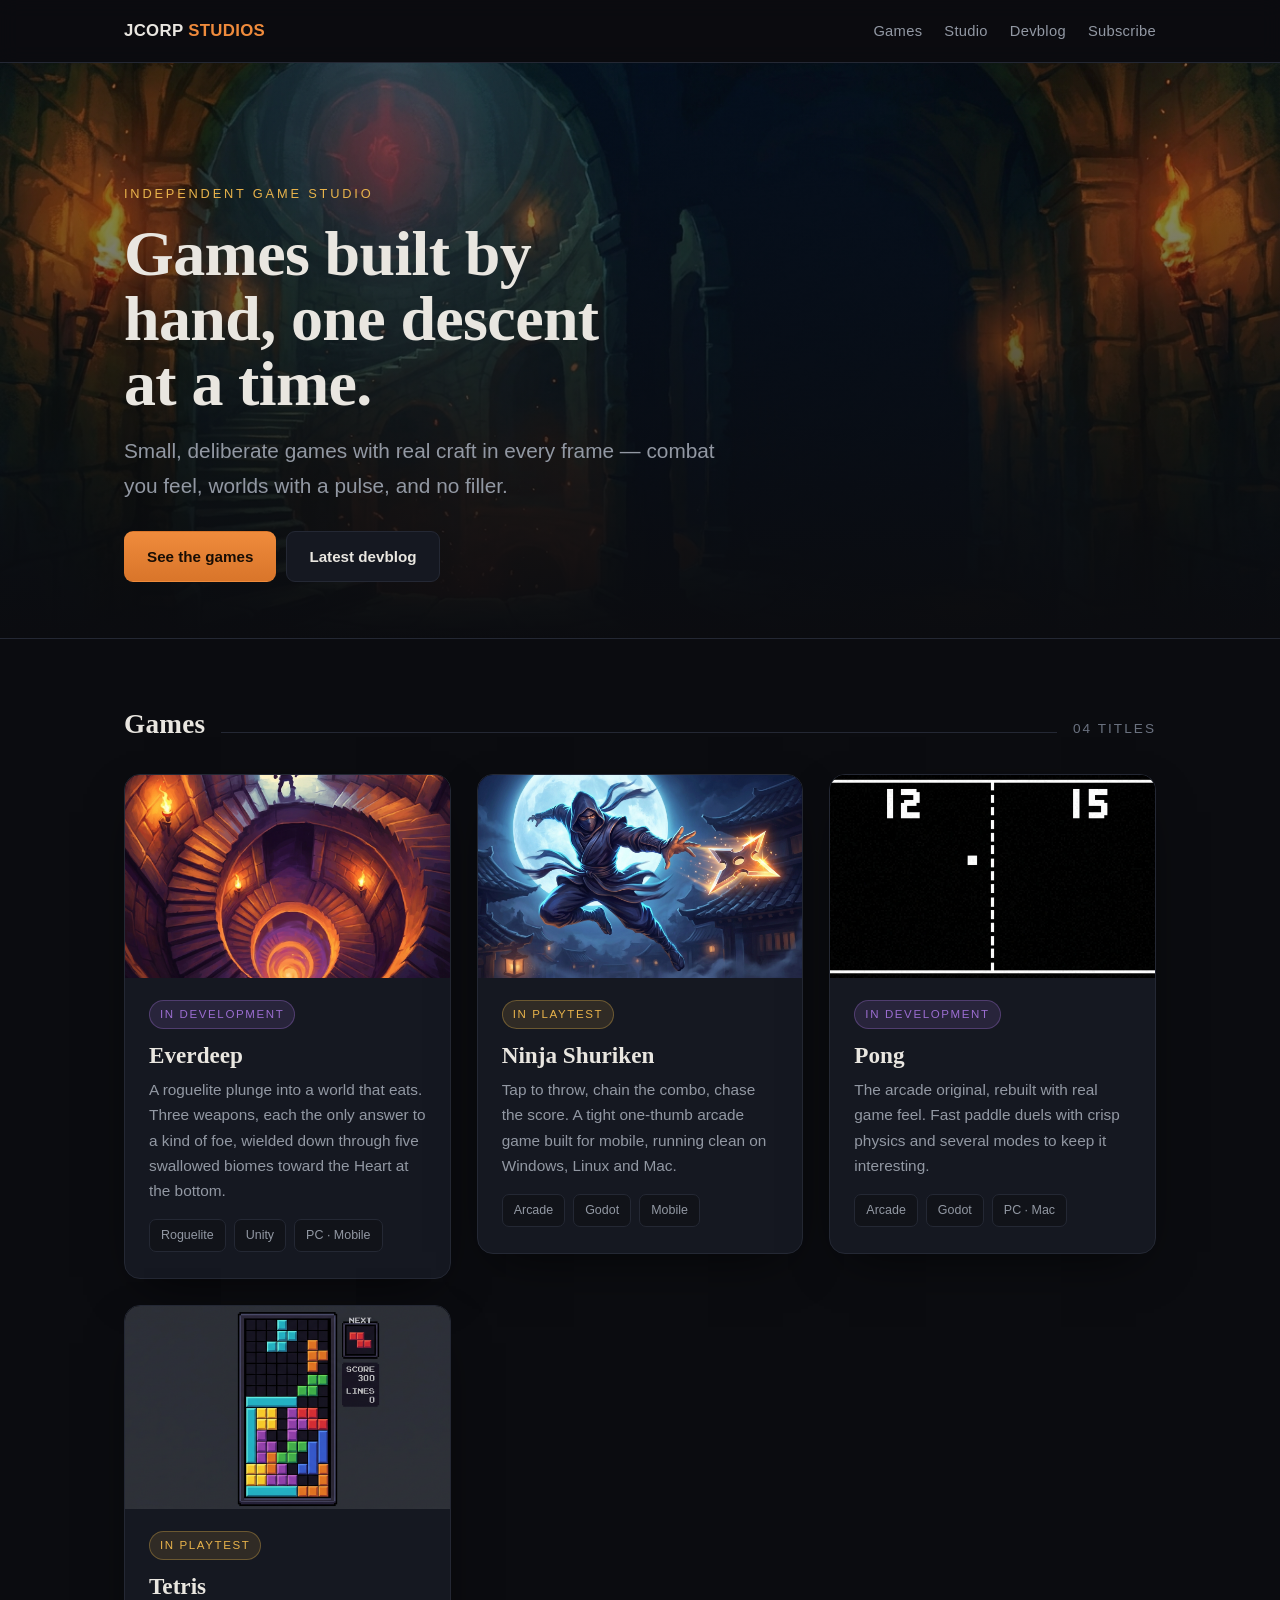
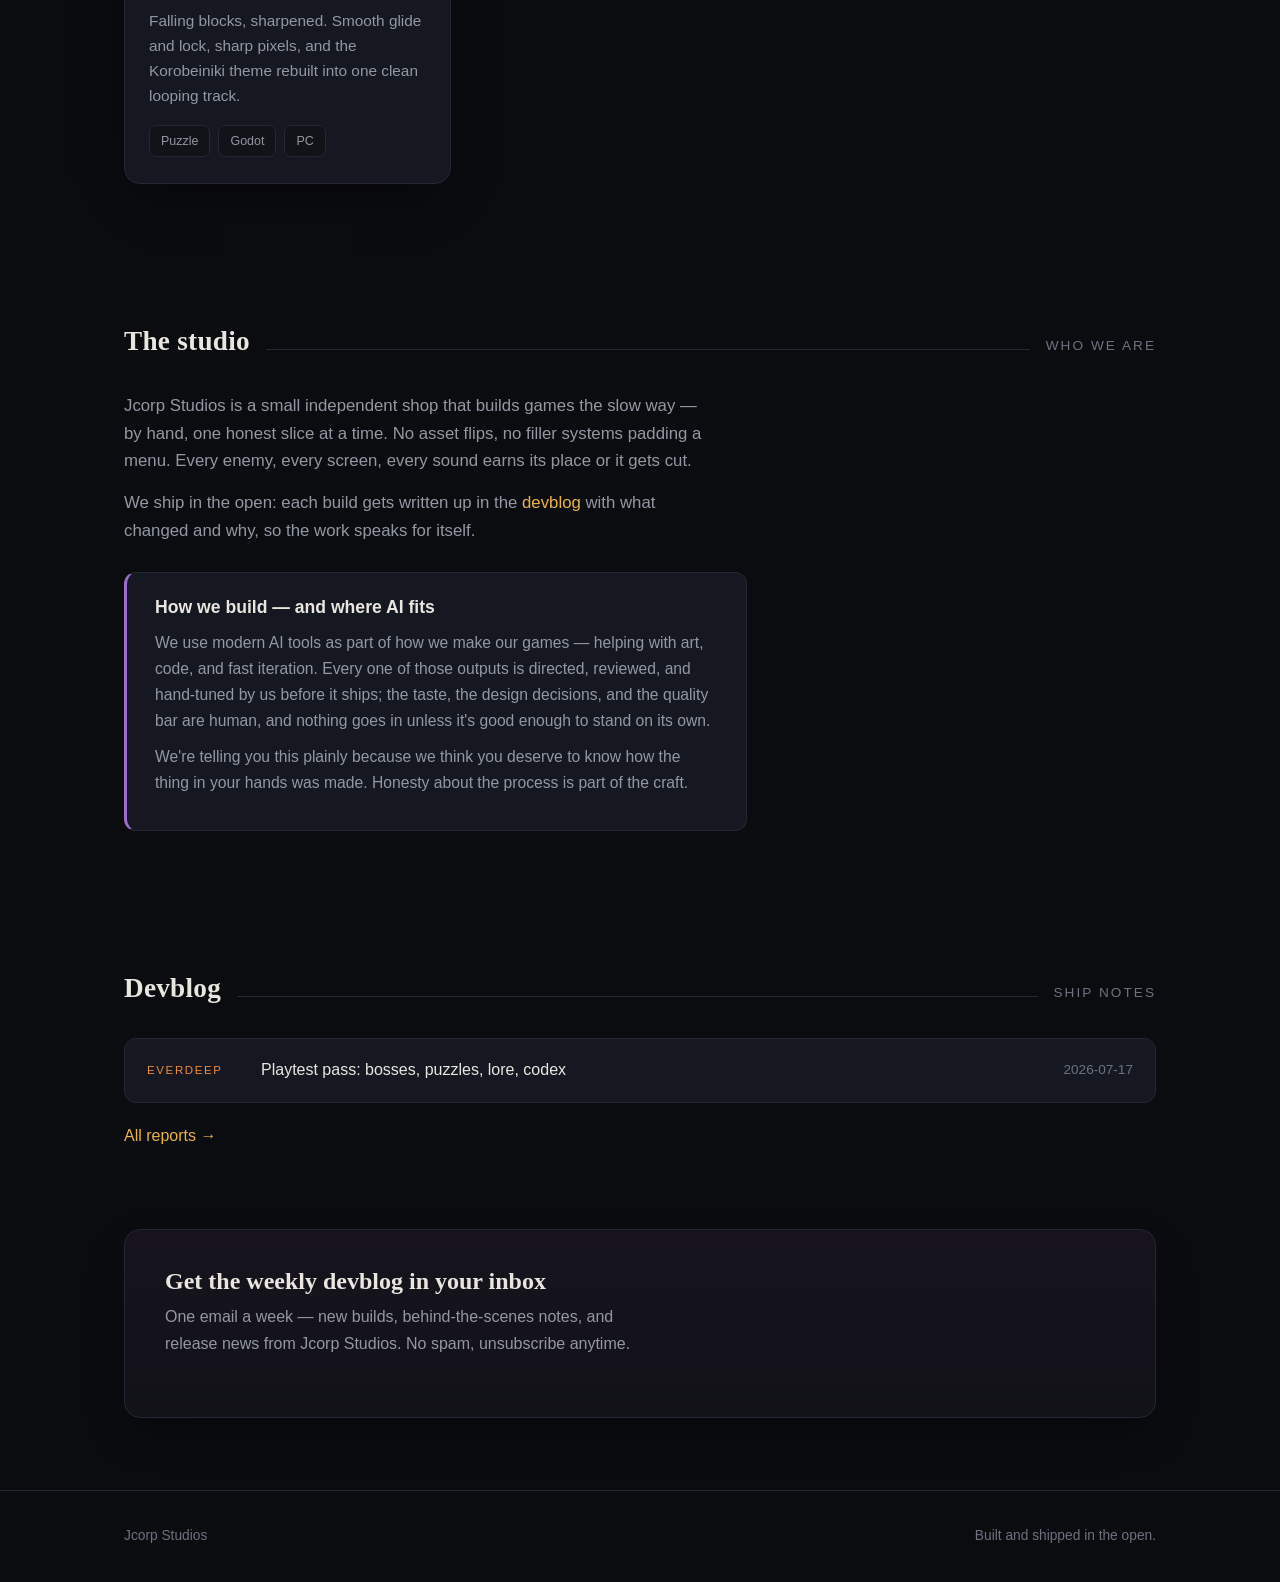
==== index.html @ c4df6007 "Pong + Tetris: honest flat 2D representative art (cards, heros, leads, OG/JSON-LD)" ====
<!doctype html><html lang="en"><head>
<meta charset="utf-8">
<meta name="viewport" content="width=device-width,initial-scale=1">
<title>Jcorp Studios — handcrafted games</title>
<meta name="description" content="Jcorp Studios builds handcrafted games. Everdeep, a roguelite descent, and Ninja Shuriken.">
<meta property="og:type" content="website">
<meta property="og:title" content="Jcorp Studios — handcrafted games">
<meta property="og:description" content="A small independent studio. Everdeep, a roguelite descent, and Ninja Shuriken.">
<meta property="og:image" content="https://jcorpstudios.com/assets/everdeep-key.png">
<meta property="og:url" content="https://jcorpstudios.com/">
<meta name="twitter:card" content="summary_large_image">
<link rel="canonical" href="https://jcorpstudios.com/">
<link rel="icon" href="assets/everdeep-key.png">
<script type="application/ld+json">
{
  "@context": "https://schema.org",
  "@type": "Organization",
  "name": "Jcorp Studios",
  "url": "https://jcorpstudios.com/",
  "logo": "https://jcorpstudios.com/assets/everdeep-key.png",
  "description": "Independent game studio building handcrafted games. Transparent about AI use in development.",
  "email": "gary@leewyattcorp.com",
  "makesOffer": [
    {"@type": "VideoGame", "name": "Everdeep", "url": "https://jcorpstudios.com/games/everdeep/", "genre": "Roguelite", "gamePlatform": ["PC","Mobile"], "applicationCategory": "Game"},
    {"@type": "VideoGame", "name": "Ninja Shuriken", "url": "https://jcorpstudios.com/games/ninja-shuriken/", "genre": "Arcade", "gamePlatform": ["Mobile","PC"], "applicationCategory": "Game"},
    {"@type": "VideoGame", "name": "Pong", "url": "https://jcorpstudios.com/games/pong/", "genre": "Arcade", "gamePlatform": ["PC","macOS"], "applicationCategory": "Game"},
    {"@type": "VideoGame", "name": "Tetris", "url": "https://jcorpstudios.com/games/tetris/", "genre": "Puzzle", "gamePlatform": ["PC"], "applicationCategory": "Game"}
  ]
}
</script>
<link rel="stylesheet" href="style.css">
</head><body>

<nav class="nav"><div class="wrap">
  <span class="brand">JCORP <b>STUDIOS</b></span>
  <span class="sp"></span>
  <a class="lnk" href="#games">Games</a>
  <a class="lnk" href="#about">Studio</a>
  <a class="lnk" href="reports/">Devblog</a>
  <a class="lnk" href="#subscribe">Subscribe</a>
</div></nav>

<header class="hero">
  <div class="bg" style="background-image:url('assets/everdeep-title.png')"></div>
  <div class="veil"></div>
  <div class="inner">
    <div class="eyebrow">Independent game studio</div>
    <h1>Games built by hand, one descent at a time.</h1>
    <p>Small, deliberate games with real craft in every frame — combat you feel, worlds with a pulse, and no filler.</p>
    <div class="cta">
      <a class="btn p" href="#games">See the games</a>
      <a class="btn g" href="reports/">Latest devblog</a>
    </div>
  </div>
</header>

<main class="wrap">

<section id="games">
  <div class="sec-h"><h2>Games</h2><span class="r"></span><span class="n">04 TITLES</span></div>
  <div class="games">

    <a class="card-link" href="games/everdeep/"><article class="game">
      <div class="art key" style="background-image:url('assets/everdeep-key.png')"></div>
      <div class="body">
        <span class="tag dev">In development</span>
        <h3>Everdeep</h3>
        <p>A roguelite plunge into a world that eats. Three weapons, each the only answer to a kind of foe, wielded down through five swallowed biomes toward the Heart at the bottom.</p>
        <div class="meta">
          <span class="pill">Roguelite</span>
          <span class="pill">Unity</span>
          <span class="pill">PC · Mobile</span>
        </div>
      </div>
    </article></a>

    <a class="card-link" href="games/ninja-shuriken/"><article class="game">
      <div class="art key" style="background-image:url('assets/ninja-key.png')"></div>
      <div class="body">
        <span class="tag test">In playtest</span>
        <h3>Ninja Shuriken</h3>
        <p>Tap to throw, chain the combo, chase the score. A tight one-thumb arcade game built for mobile, running clean on Windows, Linux and Mac.</p>
        <div class="meta">
          <span class="pill">Arcade</span>
          <span class="pill">Godot</span>
          <span class="pill">Mobile</span>
        </div>
      </div>
    </article></a>

    <a class="card-link" href="games/pong/"><article class="game">
      <div class="art key" style="background-image:url('assets/pong.png')"></div>
      <div class="body">
        <span class="tag dev">In development</span>
        <h3>Pong</h3>
        <p>The arcade original, rebuilt with real game feel. Fast paddle duels with crisp physics and several modes to keep it interesting.</p>
        <div class="meta">
          <span class="pill">Arcade</span>
          <span class="pill">Godot</span>
          <span class="pill">PC · Mac</span>
        </div>
      </div>
    </article></a>

    <a class="card-link" href="games/tetris/"><article class="game">
      <div class="art key" style="background-image:url('assets/tetris.png')"></div>
      <div class="body">
        <span class="tag test">In playtest</span>
        <h3>Tetris</h3>
        <p>Falling blocks, sharpened. Smooth glide and lock, sharp pixels, and the Korobeiniki theme rebuilt into one clean looping track.</p>
        <div class="meta">
          <span class="pill">Puzzle</span>
          <span class="pill">Godot</span>
          <span class="pill">PC</span>
        </div>
      </div>
    </article></a>

  </div>
</section>

<section id="about">
  <div class="sec-h"><h2>The studio</h2><span class="r"></span><span class="n">WHO WE ARE</span></div>
  <div class="about">
    <p>Jcorp Studios is a small independent shop that builds games the slow way — by hand, one honest slice at a time. No asset flips, no filler systems padding a menu. Every enemy, every screen, every sound earns its place or it gets cut.</p>
    <p>We ship in the open: each build gets written up in the <a href="reports/">devblog</a> with what changed and why, so the work speaks for itself.</p>
  </div>

  <div class="ainote">
    <h3>How we build — and where AI fits</h3>
    <p>We use modern AI tools as part of how we make our games — helping with art, code, and fast iteration. Every one of those outputs is directed, reviewed, and hand-tuned by us before it ships; the taste, the design decisions, and the quality bar are human, and nothing goes in unless it's good enough to stand on its own.</p>
    <p>We're telling you this plainly because we think you deserve to know how the thing in your hands was made. Honesty about the process is part of the craft.</p>
  </div>
</section>

<section id="devblog">
  <div class="sec-h"><h2>Devblog</h2><span class="r"></span><span class="n">SHIP NOTES</span></div>
  <div class="log" id="loglist">
<a class="row" href="reports/everdeep/2026-07-17-playtest-pass-bosses-puzzles-lore-codex/"><span class="proj">everdeep</span><span class="ti">Playtest pass: bosses, puzzles, lore, codex</span><span class="dt">2026-07-17</span></a>
</div>
  <p style="margin-top:20px"><a href="reports/">All reports &rarr;</a></p>
</section>

<section id="subscribe">
  <div class="subcard">
    <h2>Get the weekly devblog in your inbox</h2>
    <p>One email a week — new builds, behind-the-scenes notes, and release news from Jcorp Studios. No spam, unsubscribe anytime.</p>
    <div class="ml-embedded" data-form="0UlJ85"></div>
  </div>
</section>

</main>

<!-- MailerLite Universal -->
<script>
  (function(w,d,e,u,f,l,n){w[f]=w[f]||function(){(w[f].q=w[f].q||[])
  .push(arguments);},l=d.createElement(e),l.async=1,l.src=u,
  n=d.getElementsByTagName(e)[0],n.parentNode.insertBefore(l,n);})
  (window,document,'script','https://assets.mailerlite.com/js/universal.js','ml');
  ml('account', '2516508');
</script>
<!-- End MailerLite Universal -->

<footer><div class="wrap">
  <span>Jcorp Studios</span>
  <span class="sp"></span>
  <span>Built and shipped in the open.</span>
</div></footer>

</body></html>
---- style.css ----
/* Jcorp Studios — site design system.
   Palette pulled from Everdeep key art: torch ember, torch gold, abyss violet,
   heart red, deep stone. Dark, warm, crafted. */
:root{
  --bg:#0b0c10; --bg2:#111319; --panel:#151821; --line:#242834;
  --ink:#e9e6e0; --mut:#9298a3; --dim:#6b7280;
  --ember:#ef8b3c; --gold:#e8b34b; --violet:#9b6dd0; --heart:#e0555c;
  --maxw:1080px;
  --sans:-apple-system,"Segoe UI",Roboto,Helvetica,Arial,sans-serif;
  --disp:"Iowan Old Style","Palatino Linotype",Georgia,"Times New Roman",serif;
  --shadow:0 18px 50px -20px rgba(0,0,0,.75);
}
*{box-sizing:border-box;margin:0;padding:0}
html{scroll-behavior:smooth}
body{background:var(--bg);color:var(--ink);font:16px/1.65 var(--sans);
  -webkit-font-smoothing:antialiased;text-rendering:optimizeLegibility}
img{max-width:100%;display:block}
a{color:var(--gold);text-decoration:none}
a:hover{color:#f4c76a}
.wrap{max-width:var(--maxw);margin:0 auto;padding:0 24px}

/* top nav */
.nav{position:sticky;top:0;z-index:20;background:rgba(11,12,16,.82);
  backdrop-filter:blur(10px);border-bottom:1px solid var(--line)}
.nav .wrap{display:flex;align-items:center;gap:22px;height:62px}
.brand{font:600 1.05rem/1 var(--sans);letter-spacing:.02em;color:var(--ink)}
.brand b{color:var(--ember)}
.nav .sp{flex:1}
.nav a.lnk{color:var(--mut);font-size:.92rem;letter-spacing:.02em}
.nav a.lnk:hover{color:var(--ink)}

/* hero */
.hero{position:relative;min-height:clamp(420px,64vh,620px);
  display:flex;align-items:flex-end;overflow:hidden;border-bottom:1px solid var(--line)}
.hero .bg{position:absolute;inset:0;background-size:cover;background-position:center;
  filter:saturate(1.05)}
.hero .veil{position:absolute;inset:0;
  background:linear-gradient(180deg,rgba(11,12,16,.35) 0%,rgba(11,12,16,.72) 62%,var(--bg) 100%)}
.hero .inner{position:relative;padding:0 24px 56px;max-width:var(--maxw);margin:0 auto;width:100%}
.eyebrow{color:var(--gold);font-size:.8rem;letter-spacing:.22em;text-transform:uppercase;margin-bottom:16px}
.hero h1{font:600 clamp(2.4rem,6vw,4rem)/1.02 var(--disp);letter-spacing:-.01em;max-width:15ch}
.hero p{color:var(--mut);font-size:clamp(1.05rem,2.4vw,1.3rem);margin-top:18px;max-width:52ch}
.cta{display:inline-flex;gap:10px;margin-top:28px}
.btn{display:inline-block;padding:12px 22px;border-radius:9px;font-weight:600;font-size:.95rem;
  border:1px solid transparent;transition:transform .12s ease,background .2s}
.btn:hover{transform:translateY(-2px)}
.btn.p{background:linear-gradient(180deg,var(--ember),#d9752a);color:#180d04}
.btn.p:hover{color:#180d04}
.btn.g{border-color:var(--line);color:var(--ink);background:var(--panel)}

/* section */
section{padding:72px 0}
.sec-h{display:flex;align-items:baseline;gap:16px;margin-bottom:34px}
.sec-h h2{font:600 1.7rem/1 var(--disp);letter-spacing:.01em}
.sec-h .r{flex:1;height:1px;background:var(--line)}
.sec-h .n{color:var(--dim);font-size:.85rem;letter-spacing:.15em}

/* game cards */
.games{display:grid;grid-template-columns:repeat(auto-fit,minmax(300px,1fr));gap:26px}
.game{background:var(--panel);border:1px solid var(--line);border-radius:16px;overflow:hidden;
  box-shadow:var(--shadow);transition:transform .16s ease,border-color .2s}
.game:hover{transform:translateY(-4px);border-color:#3a3f4d}
.game .art{aspect-ratio:16/10;background:#000 center/cover no-repeat;position:relative}
.game .art.key{background-size:cover}
.game .body{padding:22px 24px 26px}
.game .tag{display:inline-block;font-size:.72rem;letter-spacing:.14em;text-transform:uppercase;
  padding:4px 10px;border-radius:20px;margin-bottom:14px}
.tag.dev{background:rgba(155,109,208,.15);color:var(--violet);border:1px solid rgba(155,109,208,.35)}
.tag.test{background:rgba(232,179,75,.13);color:var(--gold);border:1px solid rgba(232,179,75,.32)}
.tag.play{background:rgba(96,178,140,.14);color:#63c69a;border:1px solid rgba(96,178,140,.34)}
.game .art.plain{display:flex;align-items:center;justify-content:center}
.game .art.plain span{font:600 1.5rem/1 var(--disp);color:rgba(255,255,255,.28);letter-spacing:.02em}
.game h3{font:600 1.45rem/1.1 var(--disp);margin-bottom:8px}
.game p{color:var(--mut);font-size:.96rem}
.game .meta{margin-top:16px;display:flex;gap:8px;flex-wrap:wrap}
.pill{font-size:.78rem;color:var(--mut);background:var(--bg2);border:1px solid var(--line);
  padding:5px 11px;border-radius:7px}

/* about */
.about{max-width:66ch}
.about p{color:var(--mut);font-size:1.05rem;margin:14px 0}
.about a{color:var(--gold)}
.ainote{margin-top:28px;max-width:70ch;background:var(--panel);border:1px solid var(--line);
  border-left:3px solid var(--violet);border-radius:12px;padding:24px 28px}
.ainote h3{font:600 1.1rem/1.2 var(--sans);color:var(--ink);margin-bottom:12px}
.ainote p{color:var(--mut);font-size:.98rem;margin:10px 0}

/* devblog list */
.log{display:grid;gap:12px}
.log a.row{display:flex;align-items:center;gap:18px;background:var(--panel);border:1px solid var(--line);
  border-radius:12px;padding:18px 22px;transition:border-color .2s,transform .12s}
.log a.row:hover{border-color:#3a3f4d;transform:translateX(3px)}
.log .proj{font-size:.72rem;letter-spacing:.14em;text-transform:uppercase;color:var(--ember);width:96px;flex:none}
.log .ti{color:var(--ink);font-weight:500;flex:1}
.log .dt{color:var(--dim);font-size:.85rem;flex:none}
.empty{color:var(--dim);background:var(--panel);border:1px dashed var(--line);border-radius:12px;padding:28px;text-align:center}

/* report page */
.report{padding-top:44px}
.report .kicker{color:var(--ember);font-size:.78rem;letter-spacing:.16em;text-transform:uppercase}
.report h1{font:600 clamp(1.8rem,4vw,2.6rem)/1.1 var(--disp);margin:12px 0 6px}
.report .sub{color:var(--dim);font-size:.9rem;margin-bottom:30px}
.notes{background:var(--panel);border:1px solid var(--line);border-left:3px solid var(--ember);
  border-radius:12px;padding:24px 28px;margin-bottom:40px}
.notes p{margin:10px 0;color:var(--ink)}
.notes ul{margin:12px 0 12px 4px;list-style:none}
.notes li{position:relative;padding-left:22px;margin:9px 0;color:var(--mut)}
.notes li::before{content:"";position:absolute;left:2px;top:11px;width:6px;height:6px;
  border-radius:50%;background:var(--gold)}
.shots{display:grid;gap:26px}
.shot figure{background:var(--panel);border:1px solid var(--line);border-radius:12px;overflow:hidden}
.shot img{width:100%}
.shot figcaption{color:var(--mut);font-size:.86rem;padding:12px 16px}

/* game detail page */
.game-hero{min-height:clamp(340px,50vh,460px)}
.game-hero.ninja{background:radial-gradient(circle at 50% 30%,#1a1e29,#0b0c10)}
.game-hero .inner{padding-bottom:44px}
.game-hero .tag{margin-bottom:14px}
.ninja-badge{width:84px;height:84px;border-radius:20px;margin-bottom:18px;
  box-shadow:0 12px 30px -8px rgba(0,0,0,.7)}
.gamepage section{padding:56px 0}
.lead{display:grid;grid-template-columns:1.2fr .8fr;gap:44px;align-items:center;
  border-bottom:1px solid var(--line)}
.lead.solo{grid-template-columns:1fr;max-width:70ch}
.lead-txt h2{font:600 1.6rem/1.1 var(--disp);margin-bottom:16px}
.lead-txt p{color:var(--mut);margin:12px 0}
.lead-art{border-radius:16px;border:1px solid var(--line);box-shadow:var(--shadow)}
.feat{display:grid;grid-template-columns:repeat(auto-fit,minmax(230px,1fr));gap:18px}
.feat .card{background:var(--panel);border:1px solid var(--line);border-radius:13px;padding:22px}
.feat .card h3{font:600 1.1rem/1.2 var(--sans);margin-bottom:8px;color:var(--ink)}
.feat .card p{color:var(--mut);font-size:.95rem}
.statusbar{display:grid;grid-template-columns:repeat(auto-fit,minmax(160px,1fr));gap:20px;
  background:var(--panel);border:1px solid var(--line);border-radius:14px;padding:26px 30px}
.statusbar .k{display:block;color:var(--dim);font-size:.72rem;letter-spacing:.14em;text-transform:uppercase;margin-bottom:6px}
.statusbar .v{color:var(--ink);font-weight:600}
.card-link{color:inherit;text-decoration:none;display:block}
@media(max-width:680px){.lead{grid-template-columns:1fr}.lead-art{order:-1}}

/* newsletter subscribe */
#subscribe{padding-top:8px}
.subcard{background:linear-gradient(180deg,#16131d,#121219);border:1px solid var(--line);
  border-radius:16px;padding:38px 40px;box-shadow:var(--shadow)}
.subcard h2{font:600 1.5rem/1.1 var(--disp);margin-bottom:10px}
.subcard>p{color:var(--mut);margin-bottom:22px;max-width:56ch}
/* style MailerLite's injected embed to match the site */
.subcard .ml-form-embedWrapper,.subcard .ml-form-embedContainer{background:transparent!important;max-width:none!important}
.subcard .ml-form-embedBody,.subcard .ml-form-embedContent{padding:0!important;margin:0!important}
.subcard .ml-form-embedContent h4,.subcard .ml-form-embedContent p{display:none!important}
.subcard .ml-form-fieldRow{margin-bottom:12px!important}
.subcard input[type=email],.subcard input[type=text]{background:var(--bg)!important;
  border:1px solid var(--line)!important;color:var(--ink)!important;border-radius:9px!important;
  padding:13px 15px!important;font-size:15px!important;width:100%!important}
.subcard .ml-form-embedSubmit button,.subcard button[type=submit]{
  background:linear-gradient(180deg,var(--ember),#d9752a)!important;color:#180d04!important;
  border:0!important;border-radius:9px!important;font-weight:700!important;padding:13px 26px!important;
  font-size:15px!important;cursor:pointer!important}
.subcard .ml-form-successBody,.subcard .ml-form-successContent{color:var(--ink)!important}
.subcard .row-form,.subcard .ml-form-formContent{max-width:520px}

/* footer */
footer{border-top:1px solid var(--line);padding:34px 0;color:var(--dim);font-size:.86rem}
footer .wrap{display:flex;gap:14px;flex-wrap:wrap;align-items:center}
footer .sp{flex:1}
@media(max-width:560px){.nav a.lnk{display:none}.nav .brand{font-size:1rem}}
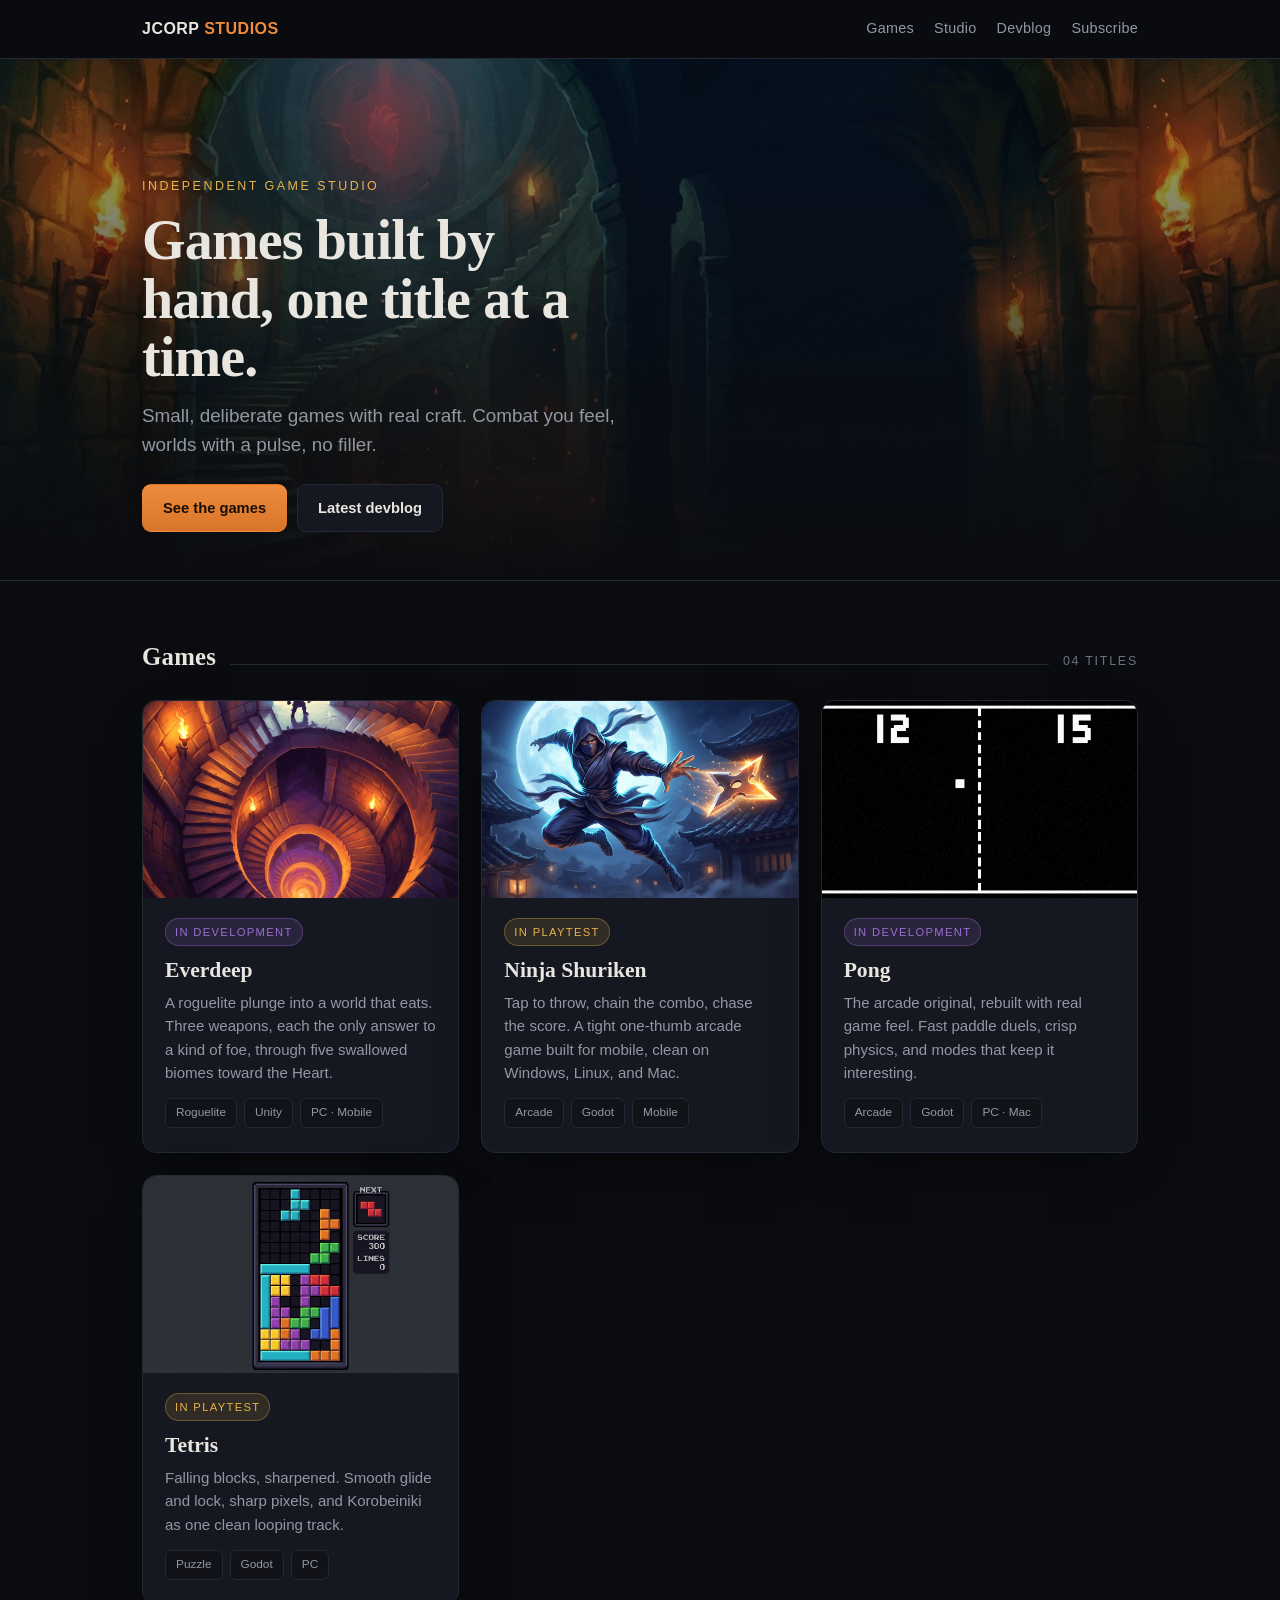
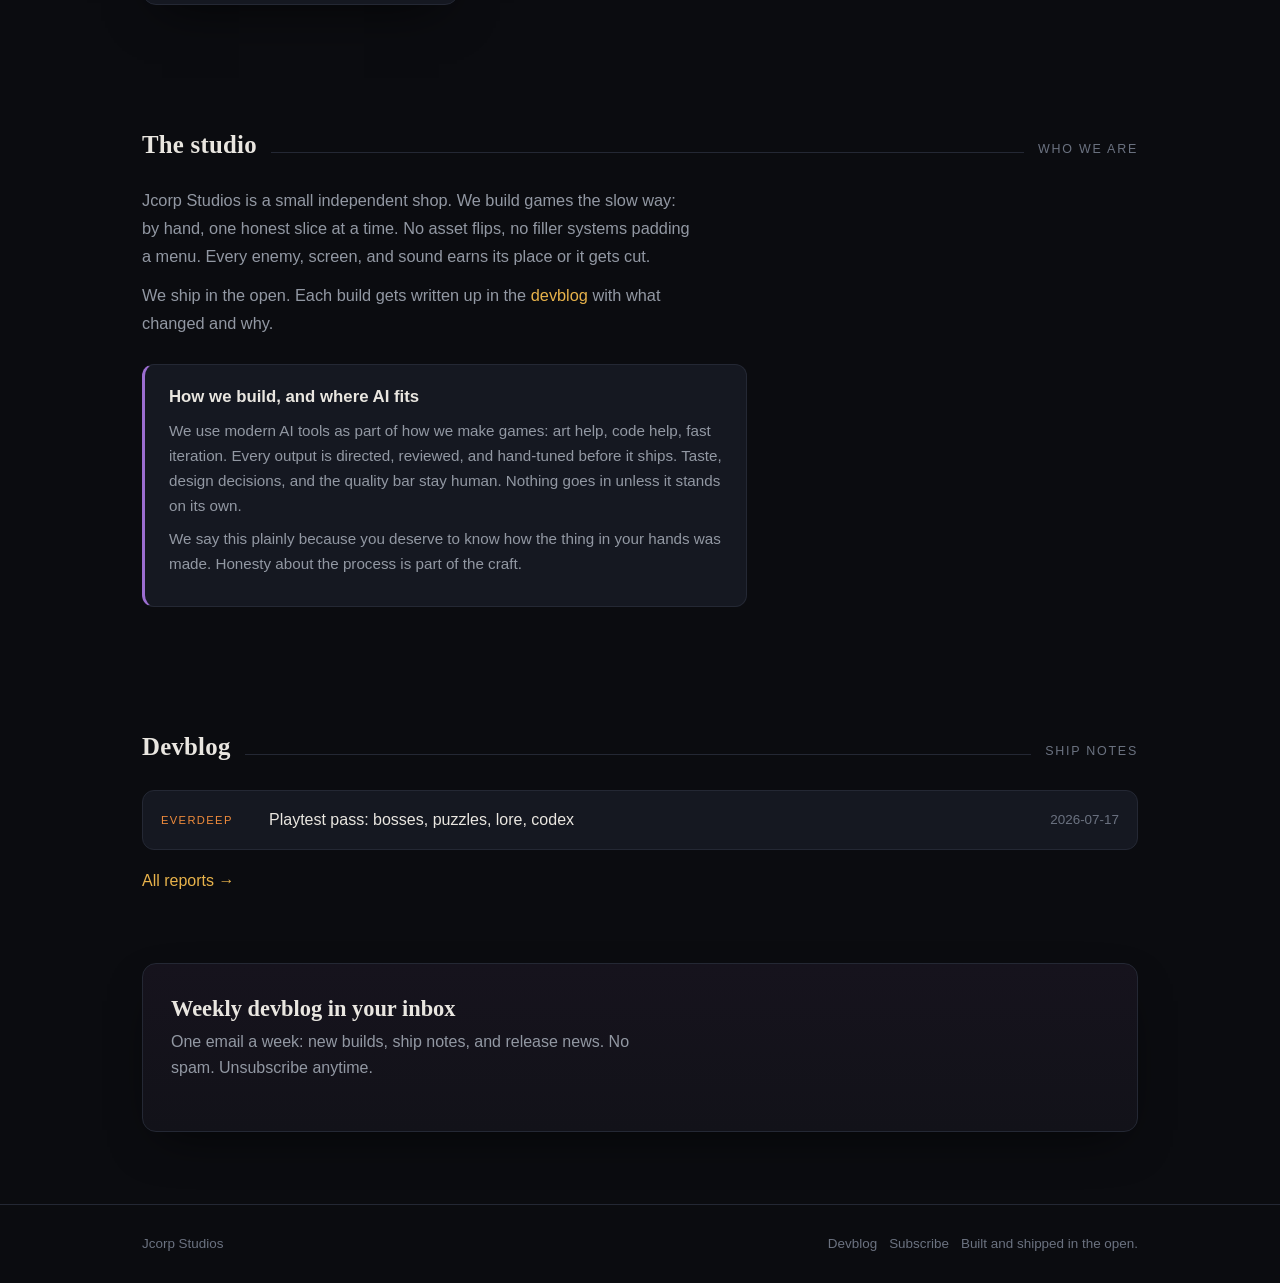
==== commit f3bc9b7a: "Site polish: tighter layout, focus states, cleaner copy" ====
--- a/index.html
+++ b/index.html
@@ -1,11 +1,11 @@
 <!doctype html><html lang="en"><head>
 <meta charset="utf-8">
 <meta name="viewport" content="width=device-width,initial-scale=1">
-<title>Jcorp Studios — handcrafted games</title>
-<meta name="description" content="Jcorp Studios builds handcrafted games. Everdeep, a roguelite descent, and Ninja Shuriken.">
+<title>Jcorp Studios | handcrafted games</title>
+<meta name="description" content="Jcorp Studios builds handcrafted games. Everdeep, Ninja Shuriken, Pong, and Tetris.">
 <meta property="og:type" content="website">
-<meta property="og:title" content="Jcorp Studios — handcrafted games">
-<meta property="og:description" content="A small independent studio. Everdeep, a roguelite descent, and Ninja Shuriken.">
+<meta property="og:title" content="Jcorp Studios | handcrafted games">
+<meta property="og:description" content="A small independent studio. Everdeep, Ninja Shuriken, Pong, and Tetris.">
 <meta property="og:image" content="https://jcorpstudios.com/assets/everdeep-key.png">
 <meta property="og:url" content="https://jcorpstudios.com/">
 <meta name="twitter:card" content="summary_large_image">
@@ -32,7 +32,7 @@
 </head><body>
 
 <nav class="nav"><div class="wrap">
-  <span class="brand">JCORP <b>STUDIOS</b></span>
+  <a class="brand" href="/">JCORP <b>STUDIOS</b></a>
   <span class="sp"></span>
   <a class="lnk" href="#games">Games</a>
   <a class="lnk" href="#about">Studio</a>
@@ -45,8 +45,8 @@
   <div class="veil"></div>
   <div class="inner">
     <div class="eyebrow">Independent game studio</div>
-    <h1>Games built by hand, one descent at a time.</h1>
-    <p>Small, deliberate games with real craft in every frame — combat you feel, worlds with a pulse, and no filler.</p>
+    <h1>Games built by hand, one title at a time.</h1>
+    <p>Small, deliberate games with real craft. Combat you feel, worlds with a pulse, no filler.</p>
     <div class="cta">
       <a class="btn p" href="#games">See the games</a>
       <a class="btn g" href="reports/">Latest devblog</a>
@@ -65,7 +65,7 @@
       <div class="body">
         <span class="tag dev">In development</span>
         <h3>Everdeep</h3>
-        <p>A roguelite plunge into a world that eats. Three weapons, each the only answer to a kind of foe, wielded down through five swallowed biomes toward the Heart at the bottom.</p>
+        <p>A roguelite plunge into a world that eats. Three weapons, each the only answer to a kind of foe, through five swallowed biomes toward the Heart.</p>
         <div class="meta">
           <span class="pill">Roguelite</span>
           <span class="pill">Unity</span>
@@ -79,7 +79,7 @@
       <div class="body">
         <span class="tag test">In playtest</span>
         <h3>Ninja Shuriken</h3>
-        <p>Tap to throw, chain the combo, chase the score. A tight one-thumb arcade game built for mobile, running clean on Windows, Linux and Mac.</p>
+        <p>Tap to throw, chain the combo, chase the score. A tight one-thumb arcade game built for mobile, clean on Windows, Linux, and Mac.</p>
         <div class="meta">
           <span class="pill">Arcade</span>
           <span class="pill">Godot</span>
@@ -93,7 +93,7 @@
       <div class="body">
         <span class="tag dev">In development</span>
         <h3>Pong</h3>
-        <p>The arcade original, rebuilt with real game feel. Fast paddle duels with crisp physics and several modes to keep it interesting.</p>
+        <p>The arcade original, rebuilt with real game feel. Fast paddle duels, crisp physics, and modes that keep it interesting.</p>
         <div class="meta">
           <span class="pill">Arcade</span>
           <span class="pill">Godot</span>
@@ -107,7 +107,7 @@
       <div class="body">
         <span class="tag test">In playtest</span>
         <h3>Tetris</h3>
-        <p>Falling blocks, sharpened. Smooth glide and lock, sharp pixels, and the Korobeiniki theme rebuilt into one clean looping track.</p>
+        <p>Falling blocks, sharpened. Smooth glide and lock, sharp pixels, and Korobeiniki as one clean looping track.</p>
         <div class="meta">
           <span class="pill">Puzzle</span>
           <span class="pill">Godot</span>
@@ -122,14 +122,14 @@
 <section id="about">
   <div class="sec-h"><h2>The studio</h2><span class="r"></span><span class="n">WHO WE ARE</span></div>
   <div class="about">
-    <p>Jcorp Studios is a small independent shop that builds games the slow way — by hand, one honest slice at a time. No asset flips, no filler systems padding a menu. Every enemy, every screen, every sound earns its place or it gets cut.</p>
-    <p>We ship in the open: each build gets written up in the <a href="reports/">devblog</a> with what changed and why, so the work speaks for itself.</p>
+    <p>Jcorp Studios is a small independent shop. We build games the slow way: by hand, one honest slice at a time. No asset flips, no filler systems padding a menu. Every enemy, screen, and sound earns its place or it gets cut.</p>
+    <p>We ship in the open. Each build gets written up in the <a href="reports/">devblog</a> with what changed and why.</p>
   </div>
 
   <div class="ainote">
-    <h3>How we build — and where AI fits</h3>
-    <p>We use modern AI tools as part of how we make our games — helping with art, code, and fast iteration. Every one of those outputs is directed, reviewed, and hand-tuned by us before it ships; the taste, the design decisions, and the quality bar are human, and nothing goes in unless it's good enough to stand on its own.</p>
-    <p>We're telling you this plainly because we think you deserve to know how the thing in your hands was made. Honesty about the process is part of the craft.</p>
+    <h3>How we build, and where AI fits</h3>
+    <p>We use modern AI tools as part of how we make games: art help, code help, fast iteration. Every output is directed, reviewed, and hand-tuned before it ships. Taste, design decisions, and the quality bar stay human. Nothing goes in unless it stands on its own.</p>
+    <p>We say this plainly because you deserve to know how the thing in your hands was made. Honesty about the process is part of the craft.</p>
   </div>
 </section>
 
@@ -138,20 +138,19 @@
   <div class="log" id="loglist">
 <a class="row" href="reports/everdeep/2026-07-17-playtest-pass-bosses-puzzles-lore-codex/"><span class="proj">everdeep</span><span class="ti">Playtest pass: bosses, puzzles, lore, codex</span><span class="dt">2026-07-17</span></a>
 </div>
-  <p style="margin-top:20px"><a href="reports/">All reports &rarr;</a></p>
+  <p style="margin-top:18px"><a href="reports/">All reports &rarr;</a></p>
 </section>
 
 <section id="subscribe">
   <div class="subcard">
-    <h2>Get the weekly devblog in your inbox</h2>
-    <p>One email a week — new builds, behind-the-scenes notes, and release news from Jcorp Studios. No spam, unsubscribe anytime.</p>
+    <h2>Weekly devblog in your inbox</h2>
+    <p>One email a week: new builds, ship notes, and release news. No spam. Unsubscribe anytime.</p>
     <div class="ml-embedded" data-form="0UlJ85"></div>
   </div>
 </section>
 
 </main>
 
-<!-- MailerLite Universal -->
 <script>
   (function(w,d,e,u,f,l,n){w[f]=w[f]||function(){(w[f].q=w[f].q||[])
   .push(arguments);},l=d.createElement(e),l.async=1,l.src=u,
@@ -159,11 +158,12 @@
   (window,document,'script','https://assets.mailerlite.com/js/universal.js','ml');
   ml('account', '2516508');
 </script>
-<!-- End MailerLite Universal -->
 
 <footer><div class="wrap">
   <span>Jcorp Studios</span>
   <span class="sp"></span>
+  <a href="reports/">Devblog</a>
+  <a href="#subscribe">Subscribe</a>
   <span>Built and shipped in the open.</span>
 </div></footer>
 
--- a/style.css
+++ b/style.css
@@ -1,165 +1,373 @@
-/* Jcorp Studios — site design system.
-   Palette pulled from Everdeep key art: torch ember, torch gold, abyss violet,
-   heart red, deep stone. Dark, warm, crafted. */
+/* Jcorp Studios design system.
+   Palette from Everdeep key art: torch ember, gold, abyss violet, heart red, stone. */
 :root{
-  --bg:#0b0c10; --bg2:#111319; --panel:#151821; --line:#242834;
-  --ink:#e9e6e0; --mut:#9298a3; --dim:#6b7280;
-  --ember:#ef8b3c; --gold:#e8b34b; --violet:#9b6dd0; --heart:#e0555c;
-  --maxw:1080px;
+  --bg:#0b0c10;
+  --bg2:#111319;
+  --panel:#151821;
+  --line:#242834;
+  --line-hi:#353b4a;
+  --ink:#e9e6e0;
+  --mut:#9298a3;
+  --dim:#6b7280;
+  --ember:#ef8b3c;
+  --gold:#e8b34b;
+  --violet:#9b6dd0;
+  --heart:#e0555c;
+  --maxw:1040px;
   --sans:-apple-system,"Segoe UI",Roboto,Helvetica,Arial,sans-serif;
   --disp:"Iowan Old Style","Palatino Linotype",Georgia,"Times New Roman",serif;
   --shadow:0 18px 50px -20px rgba(0,0,0,.75);
+  --radius:14px;
 }
 *{box-sizing:border-box;margin:0;padding:0}
 html{scroll-behavior:smooth}
-body{background:var(--bg);color:var(--ink);font:16px/1.65 var(--sans);
-  -webkit-font-smoothing:antialiased;text-rendering:optimizeLegibility}
-img{max-width:100%;display:block}
+body{
+  background:var(--bg);
+  color:var(--ink);
+  font:16px/1.65 var(--sans);
+  -webkit-font-smoothing:antialiased;
+  text-rendering:optimizeLegibility;
+  min-height:100vh;
+}
+img{max-width:100%;display:block;height:auto}
 a{color:var(--gold);text-decoration:none}
 a:hover{color:#f4c76a}
-.wrap{max-width:var(--maxw);margin:0 auto;padding:0 24px}
+a:focus-visible,.btn:focus-visible,.nav a.lnk:focus-visible{
+  outline:2px solid var(--gold);
+  outline-offset:3px;
+  border-radius:4px;
+}
+.wrap{max-width:var(--maxw);margin:0 auto;padding:0 22px}
 
 /* top nav */
-.nav{position:sticky;top:0;z-index:20;background:rgba(11,12,16,.82);
-  backdrop-filter:blur(10px);border-bottom:1px solid var(--line)}
-.nav .wrap{display:flex;align-items:center;gap:22px;height:62px}
-.brand{font:600 1.05rem/1 var(--sans);letter-spacing:.02em;color:var(--ink)}
+.nav{
+  position:sticky;top:0;z-index:20;
+  background:rgba(11,12,16,.88);
+  backdrop-filter:blur(12px);
+  border-bottom:1px solid var(--line);
+}
+.nav .wrap{display:flex;align-items:center;gap:20px;height:58px}
+.brand{font:600 1rem/1 var(--sans);letter-spacing:.03em;color:var(--ink)}
 .brand b{color:var(--ember)}
+a.brand{text-decoration:none}
+a.brand:hover{color:var(--ink)}
 .nav .sp{flex:1}
-.nav a.lnk{color:var(--mut);font-size:.92rem;letter-spacing:.02em}
+.nav a.lnk{color:var(--mut);font-size:.9rem;letter-spacing:.02em}
 .nav a.lnk:hover{color:var(--ink)}
 
 /* hero */
-.hero{position:relative;min-height:clamp(420px,64vh,620px);
-  display:flex;align-items:flex-end;overflow:hidden;border-bottom:1px solid var(--line)}
-.hero .bg{position:absolute;inset:0;background-size:cover;background-position:center;
-  filter:saturate(1.05)}
-.hero .veil{position:absolute;inset:0;
-  background:linear-gradient(180deg,rgba(11,12,16,.35) 0%,rgba(11,12,16,.72) 62%,var(--bg) 100%)}
-.hero .inner{position:relative;padding:0 24px 56px;max-width:var(--maxw);margin:0 auto;width:100%}
-.eyebrow{color:var(--gold);font-size:.8rem;letter-spacing:.22em;text-transform:uppercase;margin-bottom:16px}
-.hero h1{font:600 clamp(2.4rem,6vw,4rem)/1.02 var(--disp);letter-spacing:-.01em;max-width:15ch}
-.hero p{color:var(--mut);font-size:clamp(1.05rem,2.4vw,1.3rem);margin-top:18px;max-width:52ch}
-.cta{display:inline-flex;gap:10px;margin-top:28px}
-.btn{display:inline-block;padding:12px 22px;border-radius:9px;font-weight:600;font-size:.95rem;
-  border:1px solid transparent;transition:transform .12s ease,background .2s}
-.btn:hover{transform:translateY(-2px)}
+.hero{
+  position:relative;
+  min-height:clamp(400px,58vh,560px);
+  display:flex;align-items:flex-end;
+  overflow:hidden;
+  border-bottom:1px solid var(--line);
+}
+.hero .bg{
+  position:absolute;inset:0;
+  background-size:cover;
+  background-position:center;
+  filter:saturate(1.04);
+}
+.hero .veil{
+  position:absolute;inset:0;
+  background:linear-gradient(180deg,rgba(11,12,16,.3) 0%,rgba(11,12,16,.7) 58%,var(--bg) 100%);
+}
+.hero .inner{
+  position:relative;
+  padding:0 22px 48px;
+  max-width:var(--maxw);
+  margin:0 auto;
+  width:100%;
+}
+.eyebrow{
+  color:var(--gold);
+  font-size:.78rem;
+  letter-spacing:.2em;
+  text-transform:uppercase;
+  margin-bottom:14px;
+}
+.hero h1{
+  font:600 clamp(2.2rem,5.4vw,3.5rem)/1.05 var(--disp);
+  letter-spacing:-.015em;
+  max-width:16ch;
+}
+.hero p{
+  color:var(--mut);
+  font-size:clamp(1rem,2.2vw,1.18rem);
+  margin-top:14px;
+  max-width:46ch;
+  line-height:1.55;
+}
+.cta{display:inline-flex;flex-wrap:wrap;gap:10px;margin-top:24px}
+.btn{
+  display:inline-block;
+  padding:11px 20px;
+  border-radius:9px;
+  font-weight:600;
+  font-size:.92rem;
+  border:1px solid transparent;
+  transition:transform .12s ease,background .2s,border-color .2s;
+}
+.btn:hover{transform:translateY(-1px)}
 .btn.p{background:linear-gradient(180deg,var(--ember),#d9752a);color:#180d04}
 .btn.p:hover{color:#180d04}
 .btn.g{border-color:var(--line);color:var(--ink);background:var(--panel)}
+.btn.g:hover{border-color:var(--line-hi)}
 
 /* section */
-section{padding:72px 0}
-.sec-h{display:flex;align-items:baseline;gap:16px;margin-bottom:34px}
-.sec-h h2{font:600 1.7rem/1 var(--disp);letter-spacing:.01em}
+section{padding:64px 0}
+.sec-h{display:flex;align-items:baseline;gap:14px;margin-bottom:28px}
+.sec-h h2{font:600 1.55rem/1 var(--disp);letter-spacing:.01em}
 .sec-h .r{flex:1;height:1px;background:var(--line)}
-.sec-h .n{color:var(--dim);font-size:.85rem;letter-spacing:.15em}
+.sec-h .n{color:var(--dim);font-size:.78rem;letter-spacing:.14em}
 
 /* game cards */
-.games{display:grid;grid-template-columns:repeat(auto-fit,minmax(300px,1fr));gap:26px}
-.game{background:var(--panel);border:1px solid var(--line);border-radius:16px;overflow:hidden;
-  box-shadow:var(--shadow);transition:transform .16s ease,border-color .2s}
-.game:hover{transform:translateY(-4px);border-color:#3a3f4d}
-.game .art{aspect-ratio:16/10;background:#000 center/cover no-repeat;position:relative}
+.games{
+  display:grid;
+  grid-template-columns:repeat(auto-fit,minmax(280px,1fr));
+  gap:22px;
+}
+.game{
+  background:var(--panel);
+  border:1px solid var(--line);
+  border-radius:var(--radius);
+  overflow:hidden;
+  box-shadow:var(--shadow);
+  transition:transform .15s ease,border-color .2s;
+  height:100%;
+  display:flex;
+  flex-direction:column;
+}
+.game:hover{transform:translateY(-3px);border-color:var(--line-hi)}
+.game .art{
+  aspect-ratio:16/10;
+  background:#000 center/cover no-repeat;
+  position:relative;
+}
 .game .art.key{background-size:cover}
-.game .body{padding:22px 24px 26px}
-.game .tag{display:inline-block;font-size:.72rem;letter-spacing:.14em;text-transform:uppercase;
-  padding:4px 10px;border-radius:20px;margin-bottom:14px}
+.game .body{padding:20px 22px 24px;flex:1;display:flex;flex-direction:column}
+.game .tag{
+  display:inline-block;
+  font-size:.7rem;
+  letter-spacing:.12em;
+  text-transform:uppercase;
+  padding:4px 9px;
+  border-radius:20px;
+  margin-bottom:12px;
+  width:fit-content;
+}
 .tag.dev{background:rgba(155,109,208,.15);color:var(--violet);border:1px solid rgba(155,109,208,.35)}
 .tag.test{background:rgba(232,179,75,.13);color:var(--gold);border:1px solid rgba(232,179,75,.32)}
 .tag.play{background:rgba(96,178,140,.14);color:#63c69a;border:1px solid rgba(96,178,140,.34)}
 .game .art.plain{display:flex;align-items:center;justify-content:center}
-.game .art.plain span{font:600 1.5rem/1 var(--disp);color:rgba(255,255,255,.28);letter-spacing:.02em}
-.game h3{font:600 1.45rem/1.1 var(--disp);margin-bottom:8px}
-.game p{color:var(--mut);font-size:.96rem}
-.game .meta{margin-top:16px;display:flex;gap:8px;flex-wrap:wrap}
-.pill{font-size:.78rem;color:var(--mut);background:var(--bg2);border:1px solid var(--line);
-  padding:5px 11px;border-radius:7px}
+.game .art.plain span{font:600 1.4rem/1 var(--disp);color:rgba(255,255,255,.26);letter-spacing:.02em}
+.game h3{font:600 1.35rem/1.15 var(--disp);margin-bottom:8px}
+.game p{color:var(--mut);font-size:.94rem;line-height:1.55;flex:1}
+.game .meta{margin-top:14px;display:flex;gap:7px;flex-wrap:wrap}
+.pill{
+  font-size:.74rem;
+  color:var(--mut);
+  background:var(--bg2);
+  border:1px solid var(--line);
+  padding:4px 10px;
+  border-radius:6px;
+}
 
 /* about */
-.about{max-width:66ch}
-.about p{color:var(--mut);font-size:1.05rem;margin:14px 0}
+.about{max-width:62ch}
+.about p{color:var(--mut);font-size:1.02rem;margin:12px 0;line-height:1.7}
 .about a{color:var(--gold)}
-.ainote{margin-top:28px;max-width:70ch;background:var(--panel);border:1px solid var(--line);
-  border-left:3px solid var(--violet);border-radius:12px;padding:24px 28px}
-.ainote h3{font:600 1.1rem/1.2 var(--sans);color:var(--ink);margin-bottom:12px}
-.ainote p{color:var(--mut);font-size:.98rem;margin:10px 0}
+.ainote{
+  margin-top:26px;
+  max-width:68ch;
+  background:var(--panel);
+  border:1px solid var(--line);
+  border-left:3px solid var(--violet);
+  border-radius:12px;
+  padding:22px 24px;
+}
+.ainote h3{font:600 1.05rem/1.25 var(--sans);color:var(--ink);margin-bottom:10px}
+.ainote p{color:var(--mut);font-size:.95rem;margin:8px 0;line-height:1.65}
 
 /* devblog list */
-.log{display:grid;gap:12px}
-.log a.row{display:flex;align-items:center;gap:18px;background:var(--panel);border:1px solid var(--line);
-  border-radius:12px;padding:18px 22px;transition:border-color .2s,transform .12s}
-.log a.row:hover{border-color:#3a3f4d;transform:translateX(3px)}
-.log .proj{font-size:.72rem;letter-spacing:.14em;text-transform:uppercase;color:var(--ember);width:96px;flex:none}
+.log{display:grid;gap:10px}
+.log a.row{
+  display:flex;
+  align-items:center;
+  gap:16px;
+  background:var(--panel);
+  border:1px solid var(--line);
+  border-radius:12px;
+  padding:16px 18px;
+  transition:border-color .2s,transform .12s;
+}
+.log a.row:hover{border-color:var(--line-hi);transform:translateX(2px)}
+.log .proj{font-size:.7rem;letter-spacing:.12em;text-transform:uppercase;color:var(--ember);width:92px;flex:none}
 .log .ti{color:var(--ink);font-weight:500;flex:1}
-.log .dt{color:var(--dim);font-size:.85rem;flex:none}
-.empty{color:var(--dim);background:var(--panel);border:1px dashed var(--line);border-radius:12px;padding:28px;text-align:center}
+.log .dt{color:var(--dim);font-size:.84rem;flex:none}
+.empty{
+  color:var(--dim);
+  background:var(--panel);
+  border:1px dashed var(--line);
+  border-radius:12px;
+  padding:26px;
+  text-align:center;
+}
 
 /* report page */
-.report{padding-top:44px}
-.report .kicker{color:var(--ember);font-size:.78rem;letter-spacing:.16em;text-transform:uppercase}
-.report h1{font:600 clamp(1.8rem,4vw,2.6rem)/1.1 var(--disp);margin:12px 0 6px}
-.report .sub{color:var(--dim);font-size:.9rem;margin-bottom:30px}
-.notes{background:var(--panel);border:1px solid var(--line);border-left:3px solid var(--ember);
-  border-radius:12px;padding:24px 28px;margin-bottom:40px}
-.notes p{margin:10px 0;color:var(--ink)}
+.report{padding-top:40px;padding-bottom:48px}
+.report .kicker{color:var(--ember);font-size:.76rem;letter-spacing:.14em;text-transform:uppercase}
+.report h1{font:600 clamp(1.7rem,3.8vw,2.4rem)/1.12 var(--disp);margin:10px 0 6px}
+.report .sub{color:var(--dim);font-size:.88rem;margin-bottom:26px}
+.notes{
+  background:var(--panel);
+  border:1px solid var(--line);
+  border-left:3px solid var(--ember);
+  border-radius:12px;
+  padding:22px 24px;
+  margin-bottom:36px;
+}
+.notes p{margin:10px 0;color:var(--ink);line-height:1.65}
 .notes ul{margin:12px 0 12px 4px;list-style:none}
-.notes li{position:relative;padding-left:22px;margin:9px 0;color:var(--mut)}
-.notes li::before{content:"";position:absolute;left:2px;top:11px;width:6px;height:6px;
-  border-radius:50%;background:var(--gold)}
-.shots{display:grid;gap:26px}
-.shot figure{background:var(--panel);border:1px solid var(--line);border-radius:12px;overflow:hidden}
+.notes li{position:relative;padding-left:20px;margin:8px 0;color:var(--mut);line-height:1.55}
+.notes li::before{
+  content:"";
+  position:absolute;left:2px;top:10px;
+  width:6px;height:6px;border-radius:50%;
+  background:var(--gold);
+}
+.shots{display:grid;gap:22px}
+.shot figure{
+  background:var(--panel);
+  border:1px solid var(--line);
+  border-radius:12px;
+  overflow:hidden;
+}
 .shot img{width:100%}
-.shot figcaption{color:var(--mut);font-size:.86rem;padding:12px 16px}
+.shot figcaption{color:var(--mut);font-size:.85rem;padding:11px 14px}
 
 /* game detail page */
-.game-hero{min-height:clamp(340px,50vh,460px)}
+.game-hero{min-height:clamp(300px,46vh,420px)}
 .game-hero.ninja{background:radial-gradient(circle at 50% 30%,#1a1e29,#0b0c10)}
-.game-hero .inner{padding-bottom:44px}
-.game-hero .tag{margin-bottom:14px}
-.ninja-badge{width:84px;height:84px;border-radius:20px;margin-bottom:18px;
-  box-shadow:0 12px 30px -8px rgba(0,0,0,.7)}
-.gamepage section{padding:56px 0}
-.lead{display:grid;grid-template-columns:1.2fr .8fr;gap:44px;align-items:center;
-  border-bottom:1px solid var(--line)}
-.lead.solo{grid-template-columns:1fr;max-width:70ch}
-.lead-txt h2{font:600 1.6rem/1.1 var(--disp);margin-bottom:16px}
-.lead-txt p{color:var(--mut);margin:12px 0}
-.lead-art{border-radius:16px;border:1px solid var(--line);box-shadow:var(--shadow)}
-.feat{display:grid;grid-template-columns:repeat(auto-fit,minmax(230px,1fr));gap:18px}
-.feat .card{background:var(--panel);border:1px solid var(--line);border-radius:13px;padding:22px}
-.feat .card h3{font:600 1.1rem/1.2 var(--sans);margin-bottom:8px;color:var(--ink)}
-.feat .card p{color:var(--mut);font-size:.95rem}
-.statusbar{display:grid;grid-template-columns:repeat(auto-fit,minmax(160px,1fr));gap:20px;
-  background:var(--panel);border:1px solid var(--line);border-radius:14px;padding:26px 30px}
-.statusbar .k{display:block;color:var(--dim);font-size:.72rem;letter-spacing:.14em;text-transform:uppercase;margin-bottom:6px}
+.game-hero .inner{padding-bottom:40px}
+.game-hero .tag{margin-bottom:12px}
+.ninja-badge{
+  width:80px;height:80px;border-radius:18px;margin-bottom:16px;
+  box-shadow:0 12px 30px -8px rgba(0,0,0,.7);
+}
+.gamepage section{padding:48px 0}
+.lead{
+  display:grid;
+  grid-template-columns:1.15fr .85fr;
+  gap:36px;
+  align-items:center;
+  border-bottom:1px solid var(--line);
+}
+.lead.solo{grid-template-columns:1fr;max-width:66ch}
+.lead-txt h2{font:600 1.45rem/1.15 var(--disp);margin-bottom:14px}
+.lead-txt p{color:var(--mut);margin:10px 0;line-height:1.65}
+.lead-art{
+  border-radius:var(--radius);
+  border:1px solid var(--line);
+  box-shadow:var(--shadow);
+  width:100%;
+}
+.feat{display:grid;grid-template-columns:repeat(auto-fit,minmax(220px,1fr));gap:14px}
+.feat .card{
+  background:var(--panel);
+  border:1px solid var(--line);
+  border-radius:12px;
+  padding:18px 18px 20px;
+}
+.feat .card h3{font:600 1.02rem/1.25 var(--sans);margin-bottom:6px;color:var(--ink)}
+.feat .card p{color:var(--mut);font-size:.92rem;line-height:1.55}
+.statusbar{
+  display:grid;
+  grid-template-columns:repeat(auto-fit,minmax(150px,1fr));
+  gap:16px;
+  background:var(--panel);
+  border:1px solid var(--line);
+  border-radius:var(--radius);
+  padding:22px 24px;
+}
+.statusbar .k{
+  display:block;
+  color:var(--dim);
+  font-size:.7rem;
+  letter-spacing:.12em;
+  text-transform:uppercase;
+  margin-bottom:5px;
+}
 .statusbar .v{color:var(--ink);font-weight:600}
-.card-link{color:inherit;text-decoration:none;display:block}
-@media(max-width:680px){.lead{grid-template-columns:1fr}.lead-art{order:-1}}
+.card-link{color:inherit;text-decoration:none;display:block;height:100%}
+@media(max-width:680px){
+  .lead{grid-template-columns:1fr}
+  .lead-art{order:-1}
+  .log a.row{flex-wrap:wrap;gap:8px 14px}
+  .log .proj{width:auto}
+  .log .dt{width:100%;margin-left:0}
+}
 
 /* newsletter subscribe */
-#subscribe{padding-top:8px}
-.subcard{background:linear-gradient(180deg,#16131d,#121219);border:1px solid var(--line);
-  border-radius:16px;padding:38px 40px;box-shadow:var(--shadow)}
-.subcard h2{font:600 1.5rem/1.1 var(--disp);margin-bottom:10px}
-.subcard>p{color:var(--mut);margin-bottom:22px;max-width:56ch}
-/* style MailerLite's injected embed to match the site */
-.subcard .ml-form-embedWrapper,.subcard .ml-form-embedContainer{background:transparent!important;max-width:none!important}
-.subcard .ml-form-embedBody,.subcard .ml-form-embedContent{padding:0!important;margin:0!important}
-.subcard .ml-form-embedContent h4,.subcard .ml-form-embedContent p{display:none!important}
-.subcard .ml-form-fieldRow{margin-bottom:12px!important}
-.subcard input[type=email],.subcard input[type=text]{background:var(--bg)!important;
-  border:1px solid var(--line)!important;color:var(--ink)!important;border-radius:9px!important;
-  padding:13px 15px!important;font-size:15px!important;width:100%!important}
-.subcard .ml-form-embedSubmit button,.subcard button[type=submit]{
-  background:linear-gradient(180deg,var(--ember),#d9752a)!important;color:#180d04!important;
-  border:0!important;border-radius:9px!important;font-weight:700!important;padding:13px 26px!important;
-  font-size:15px!important;cursor:pointer!important}
-.subcard .ml-form-successBody,.subcard .ml-form-successContent{color:var(--ink)!important}
-.subcard .row-form,.subcard .ml-form-formContent{max-width:520px}
+#subscribe{padding-top:4px;padding-bottom:72px}
+.subcard{
+  background:linear-gradient(180deg,#16131d,#121219);
+  border:1px solid var(--line);
+  border-radius:var(--radius);
+  padding:32px 28px;
+  box-shadow:var(--shadow);
+}
+.subcard h2{font:600 1.4rem/1.15 var(--disp);margin-bottom:8px}
+.subcard>p{color:var(--mut);margin-bottom:18px;max-width:52ch;line-height:1.6}
+.subcard .ml-form-embedWrapper,
+.subcard .ml-form-embedContainer{background:transparent!important;max-width:none!important}
+.subcard .ml-form-embedBody,
+.subcard .ml-form-embedContent{padding:0!important;margin:0!important}
+.subcard .ml-form-embedContent h4,
+.subcard .ml-form-embedContent p{display:none!important}
+.subcard .ml-form-fieldRow{margin-bottom:10px!important}
+.subcard input[type=email],
+.subcard input[type=text]{
+  background:var(--bg)!important;
+  border:1px solid var(--line)!important;
+  color:var(--ink)!important;
+  border-radius:9px!important;
+  padding:12px 14px!important;
+  font-size:15px!important;
+  width:100%!important;
+}
+.subcard .ml-form-embedSubmit button,
+.subcard button[type=submit]{
+  background:linear-gradient(180deg,var(--ember),#d9752a)!important;
+  color:#180d04!important;
+  border:0!important;
+  border-radius:9px!important;
+  font-weight:700!important;
+  padding:12px 22px!important;
+  font-size:14px!important;
+  cursor:pointer!important;
+}
+.subcard .ml-form-successBody,
+.subcard .ml-form-successContent{color:var(--ink)!important}
+.subcard .row-form,
+.subcard .ml-form-formContent{max-width:480px}
 
 /* footer */
-footer{border-top:1px solid var(--line);padding:34px 0;color:var(--dim);font-size:.86rem}
-footer .wrap{display:flex;gap:14px;flex-wrap:wrap;align-items:center}
+footer{
+  border-top:1px solid var(--line);
+  padding:28px 0;
+  color:var(--dim);
+  font-size:.84rem;
+  margin-top:auto;
+}
+footer .wrap{display:flex;gap:12px;flex-wrap:wrap;align-items:center}
 footer .sp{flex:1}
-@media(max-width:560px){.nav a.lnk{display:none}.nav .brand{font-size:1rem}}
+footer a{color:var(--dim)}
+footer a:hover{color:var(--mut)}
+@media(max-width:560px){
+  .nav a.lnk{display:none}
+  .nav .brand{font-size:.95rem}
+  .subcard{padding:24px 18px}
+  section{padding:52px 0}
+}
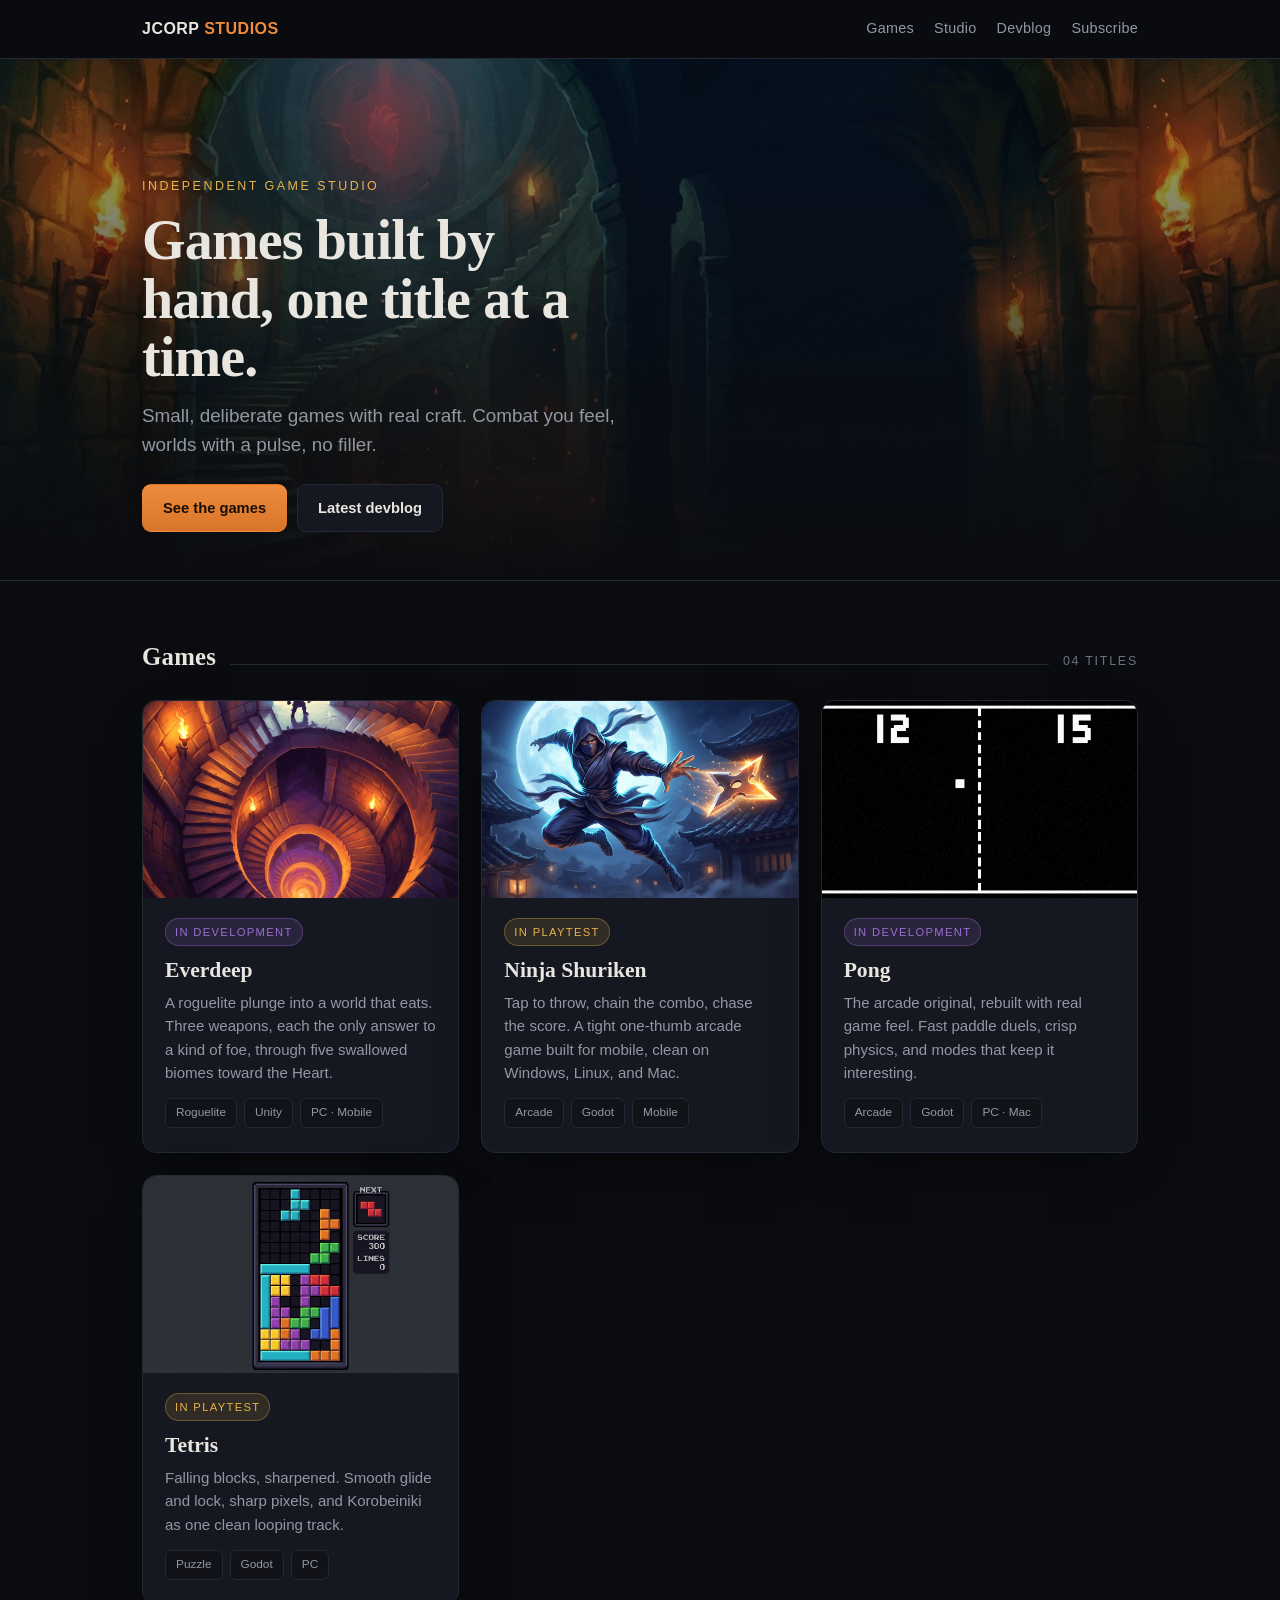
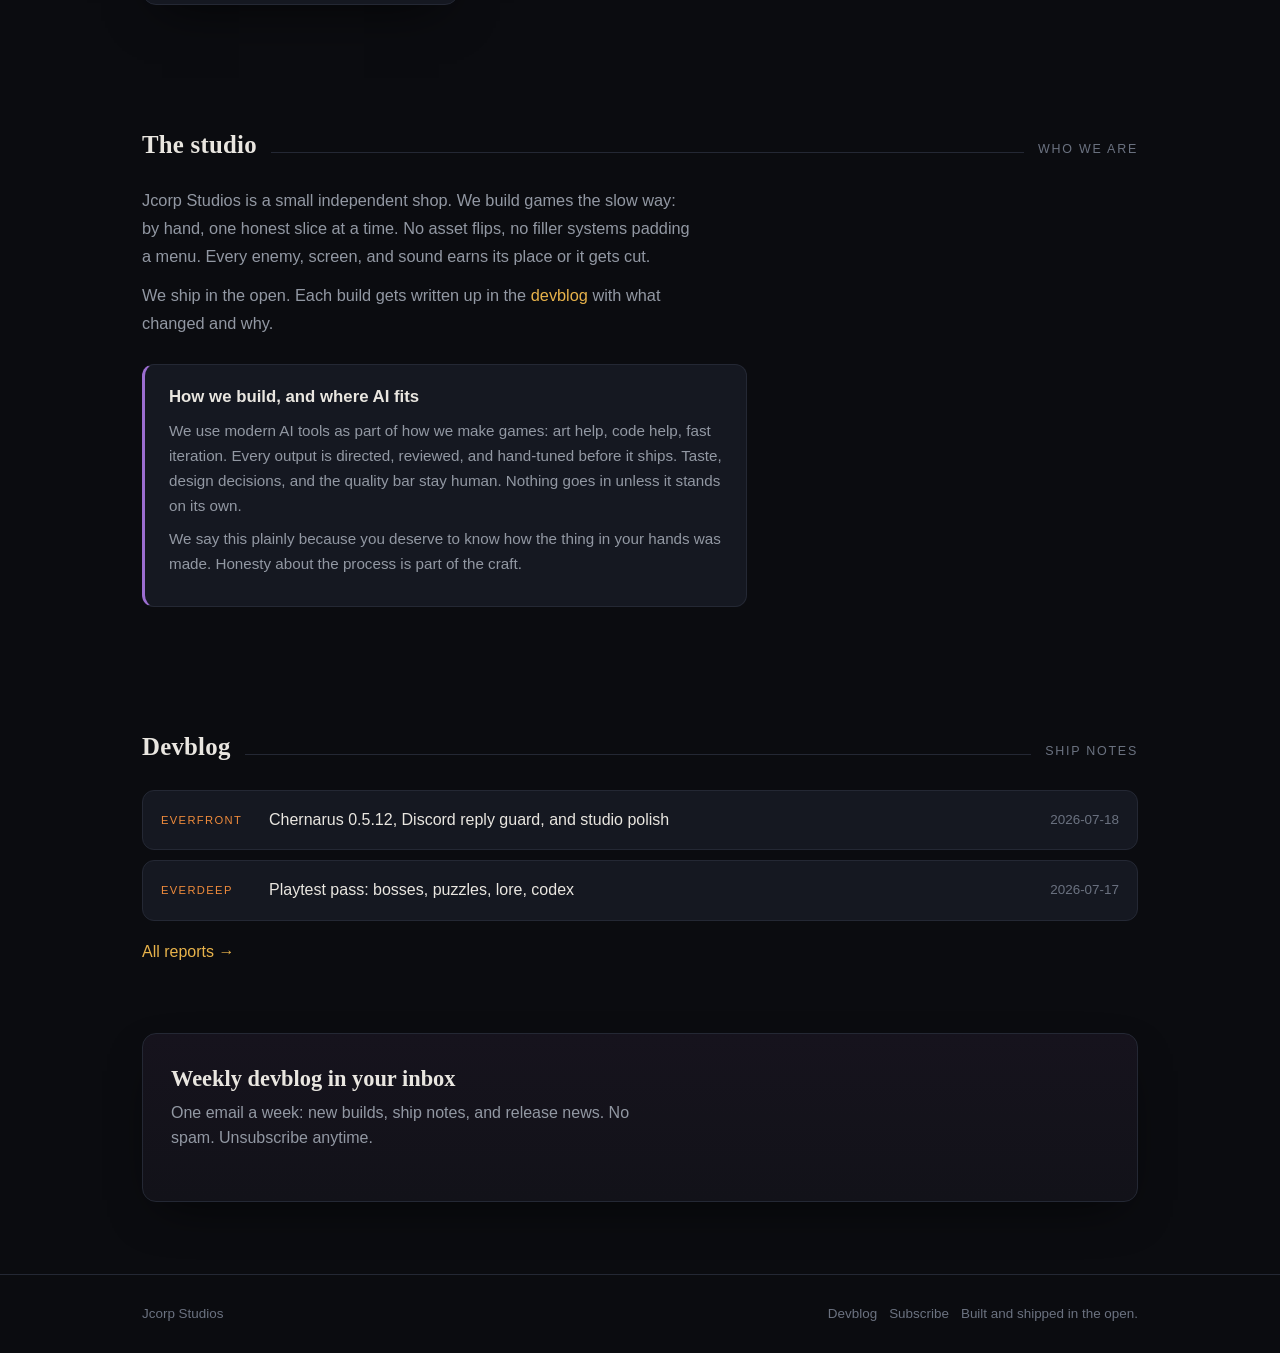
==== commit 8af7523f: "publish report" ====
--- a/index.html
+++ b/index.html
@@ -136,6 +136,7 @@
 <section id="devblog">
   <div class="sec-h"><h2>Devblog</h2><span class="r"></span><span class="n">SHIP NOTES</span></div>
   <div class="log" id="loglist">
+<a class="row" href="reports/everfront/2026-07-18-chernarus-0-5-12-discord-reply-guard-and-studio-polish/"><span class="proj">everfront</span><span class="ti">Chernarus 0.5.12, Discord reply guard, and studio polish</span><span class="dt">2026-07-18</span></a>
 <a class="row" href="reports/everdeep/2026-07-17-playtest-pass-bosses-puzzles-lore-codex/"><span class="proj">everdeep</span><span class="ti">Playtest pass: bosses, puzzles, lore, codex</span><span class="dt">2026-07-17</span></a>
 </div>
   <p style="margin-top:18px"><a href="reports/">All reports &rarr;</a></p>
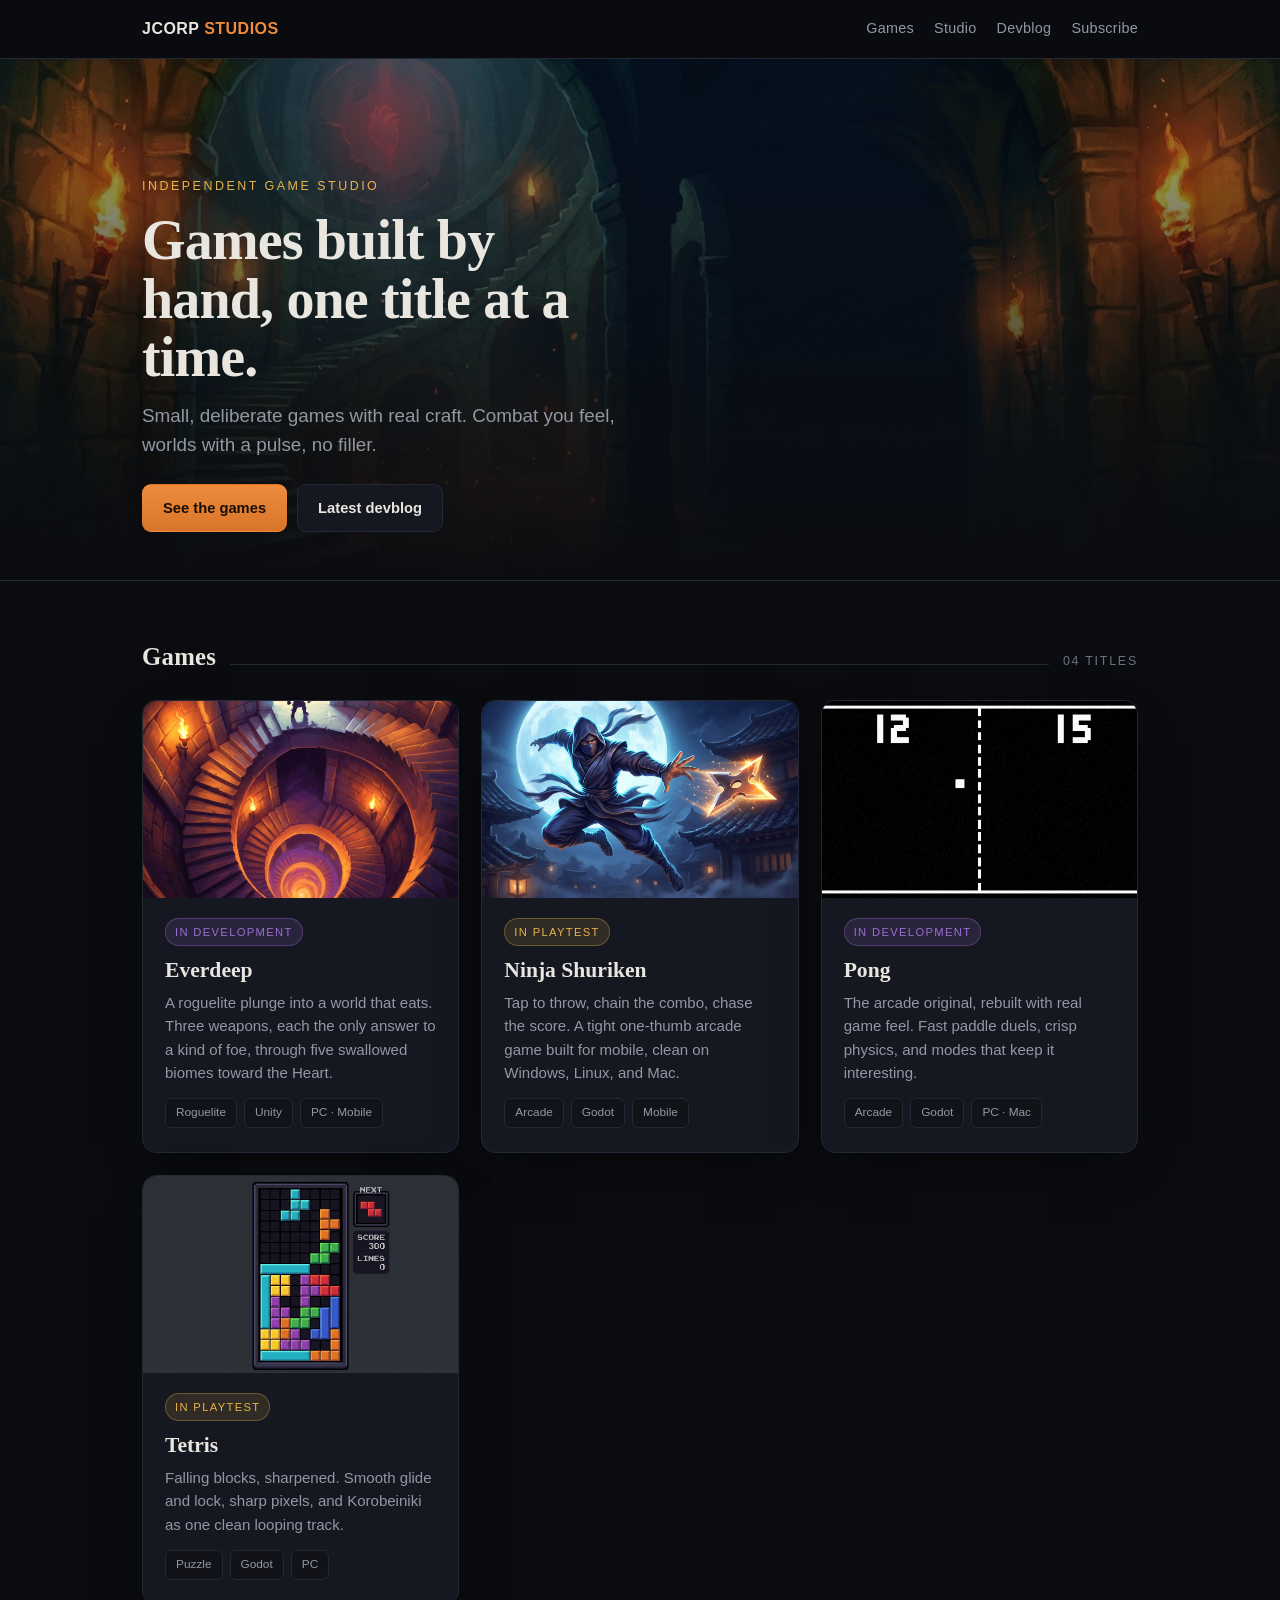
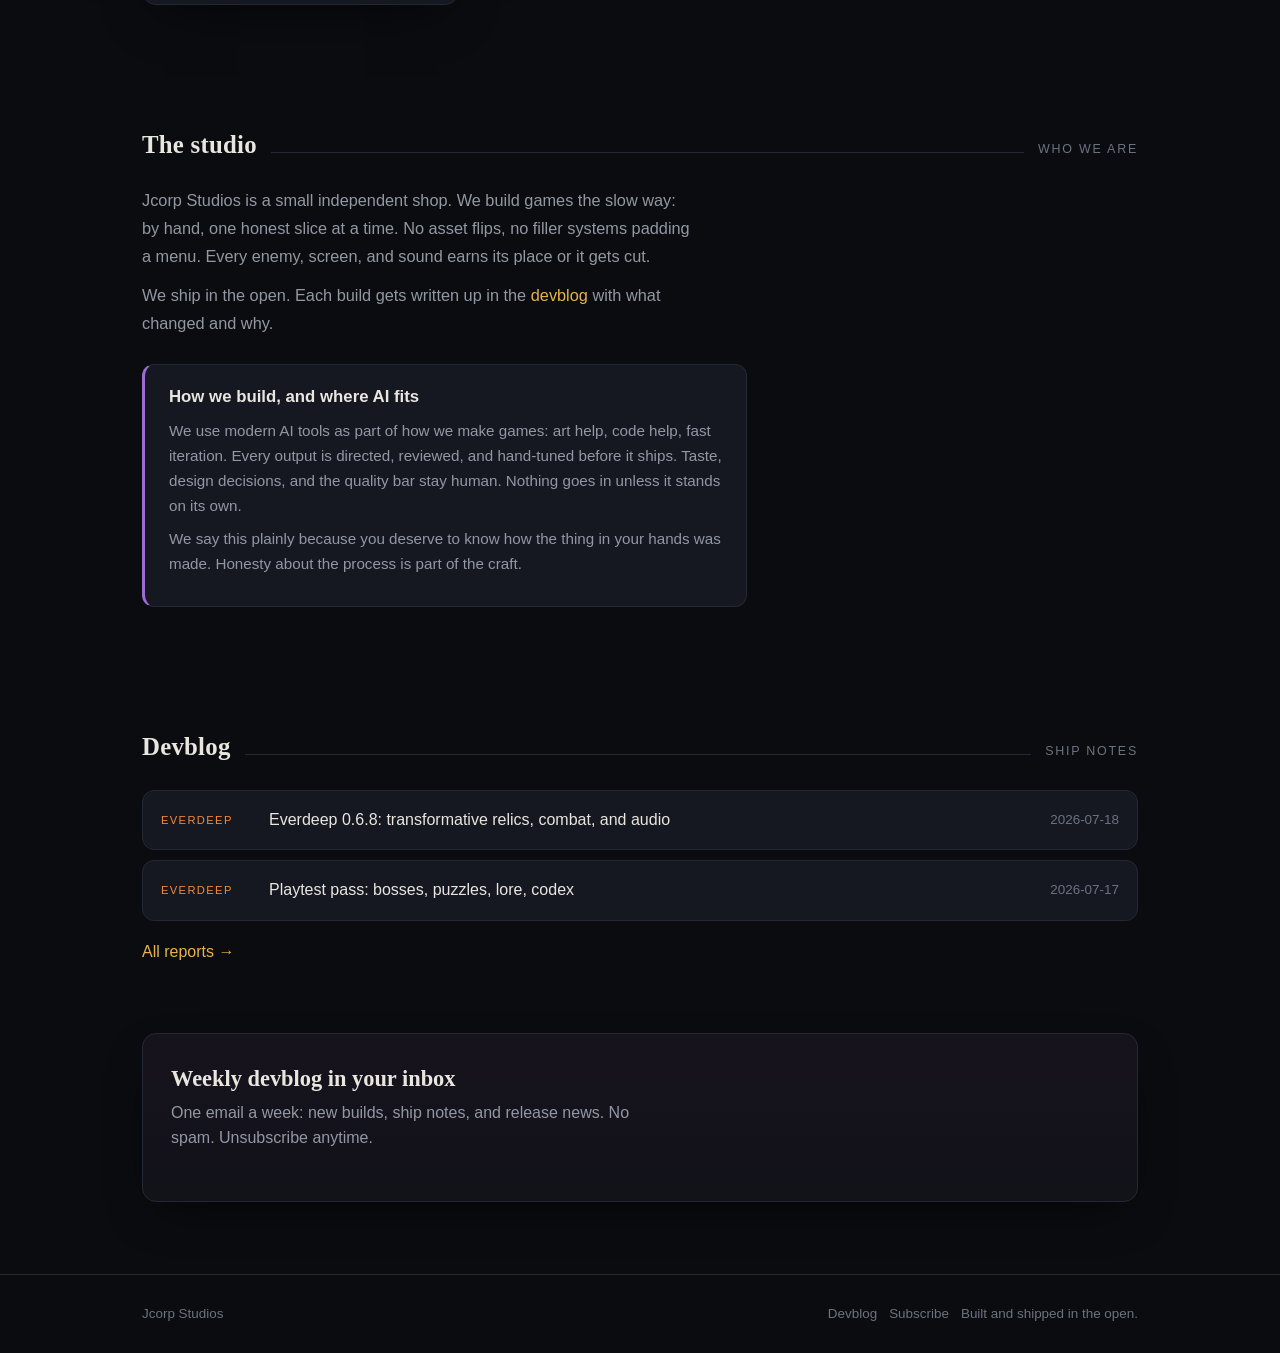
==== commit 3d887b36: "publish report" ====
--- a/index.html
+++ b/index.html
@@ -136,7 +136,7 @@
 <section id="devblog">
   <div class="sec-h"><h2>Devblog</h2><span class="r"></span><span class="n">SHIP NOTES</span></div>
   <div class="log" id="loglist">
-<a class="row" href="reports/everfront/2026-07-18-chernarus-0-5-12-discord-reply-guard-and-studio-polish/"><span class="proj">everfront</span><span class="ti">Chernarus 0.5.12, Discord reply guard, and studio polish</span><span class="dt">2026-07-18</span></a>
+<a class="row" href="reports/everdeep/2026-07-18-everdeep-0-6-8-transformative-relics-combat-and-audio/"><span class="proj">everdeep</span><span class="ti">Everdeep 0.6.8: transformative relics, combat, and audio</span><span class="dt">2026-07-18</span></a>
 <a class="row" href="reports/everdeep/2026-07-17-playtest-pass-bosses-puzzles-lore-codex/"><span class="proj">everdeep</span><span class="ti">Playtest pass: bosses, puzzles, lore, codex</span><span class="dt">2026-07-17</span></a>
 </div>
   <p style="margin-top:18px"><a href="reports/">All reports &rarr;</a></p>
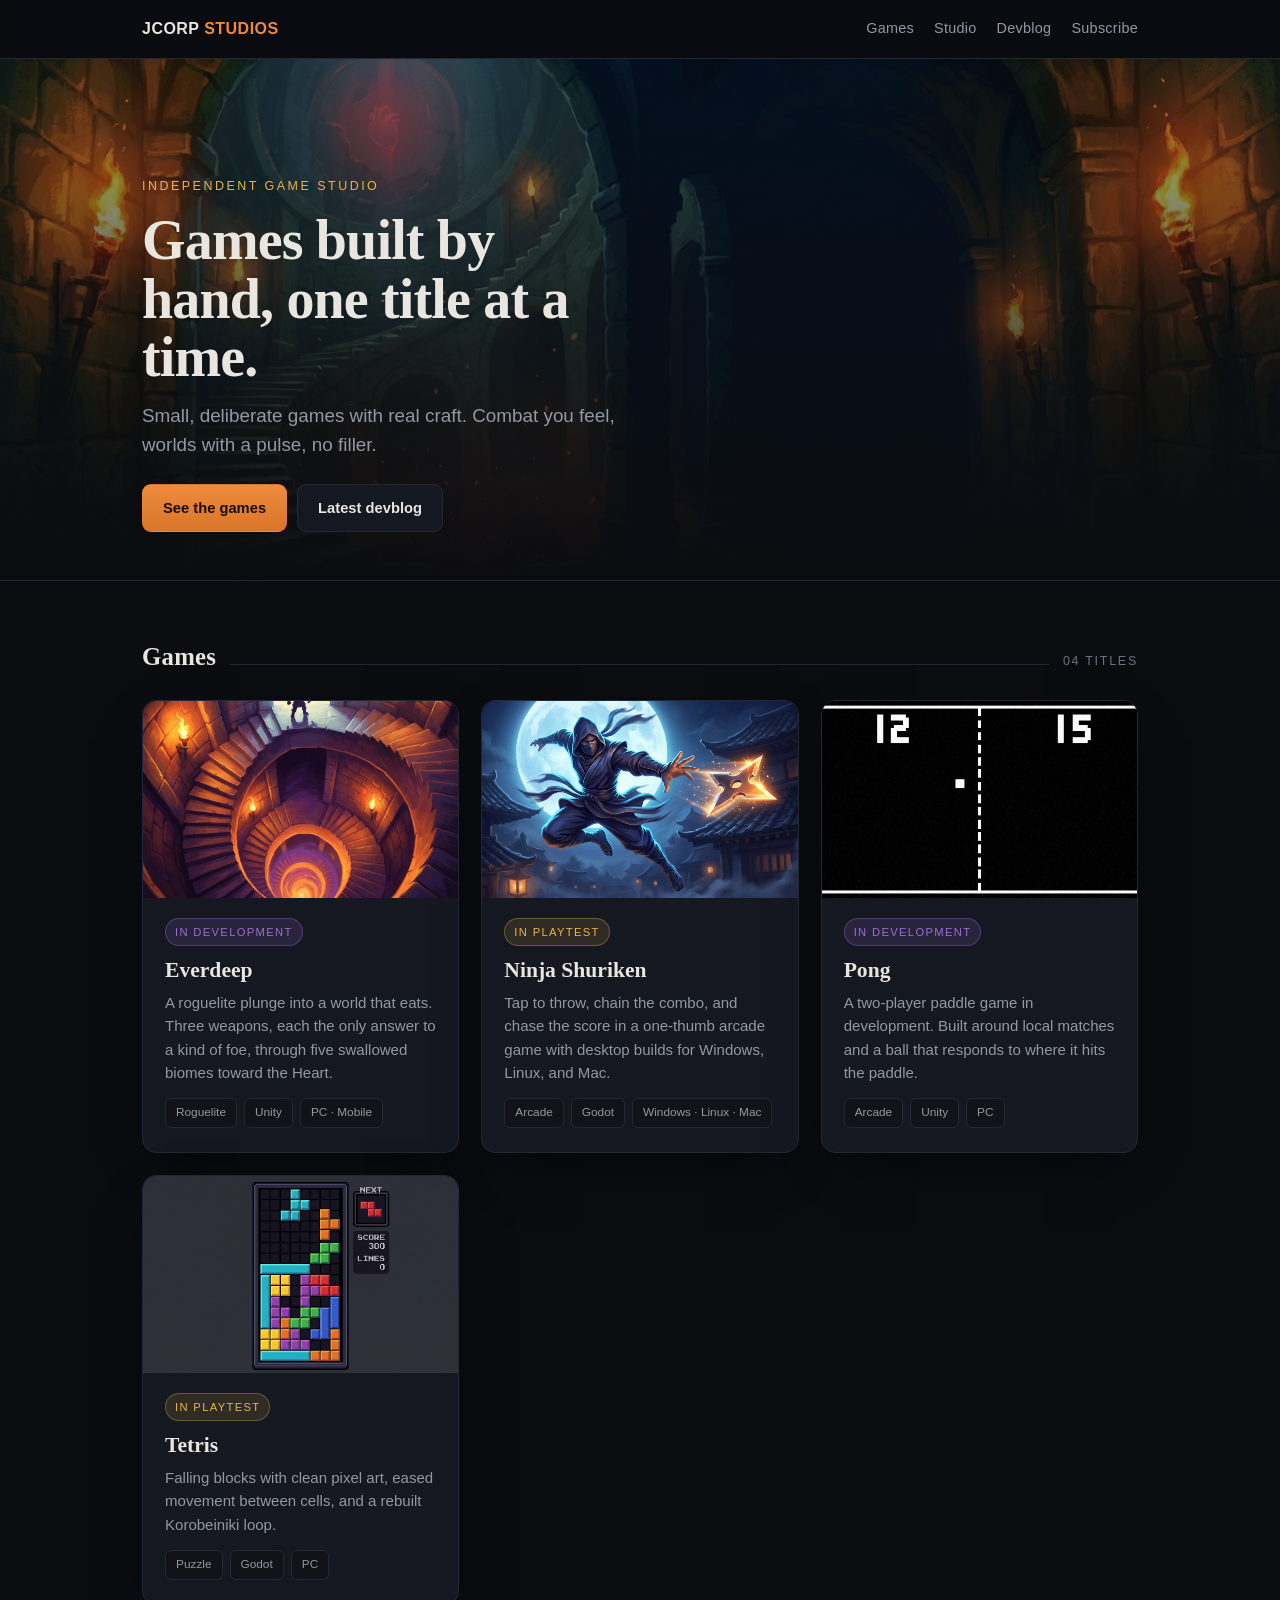
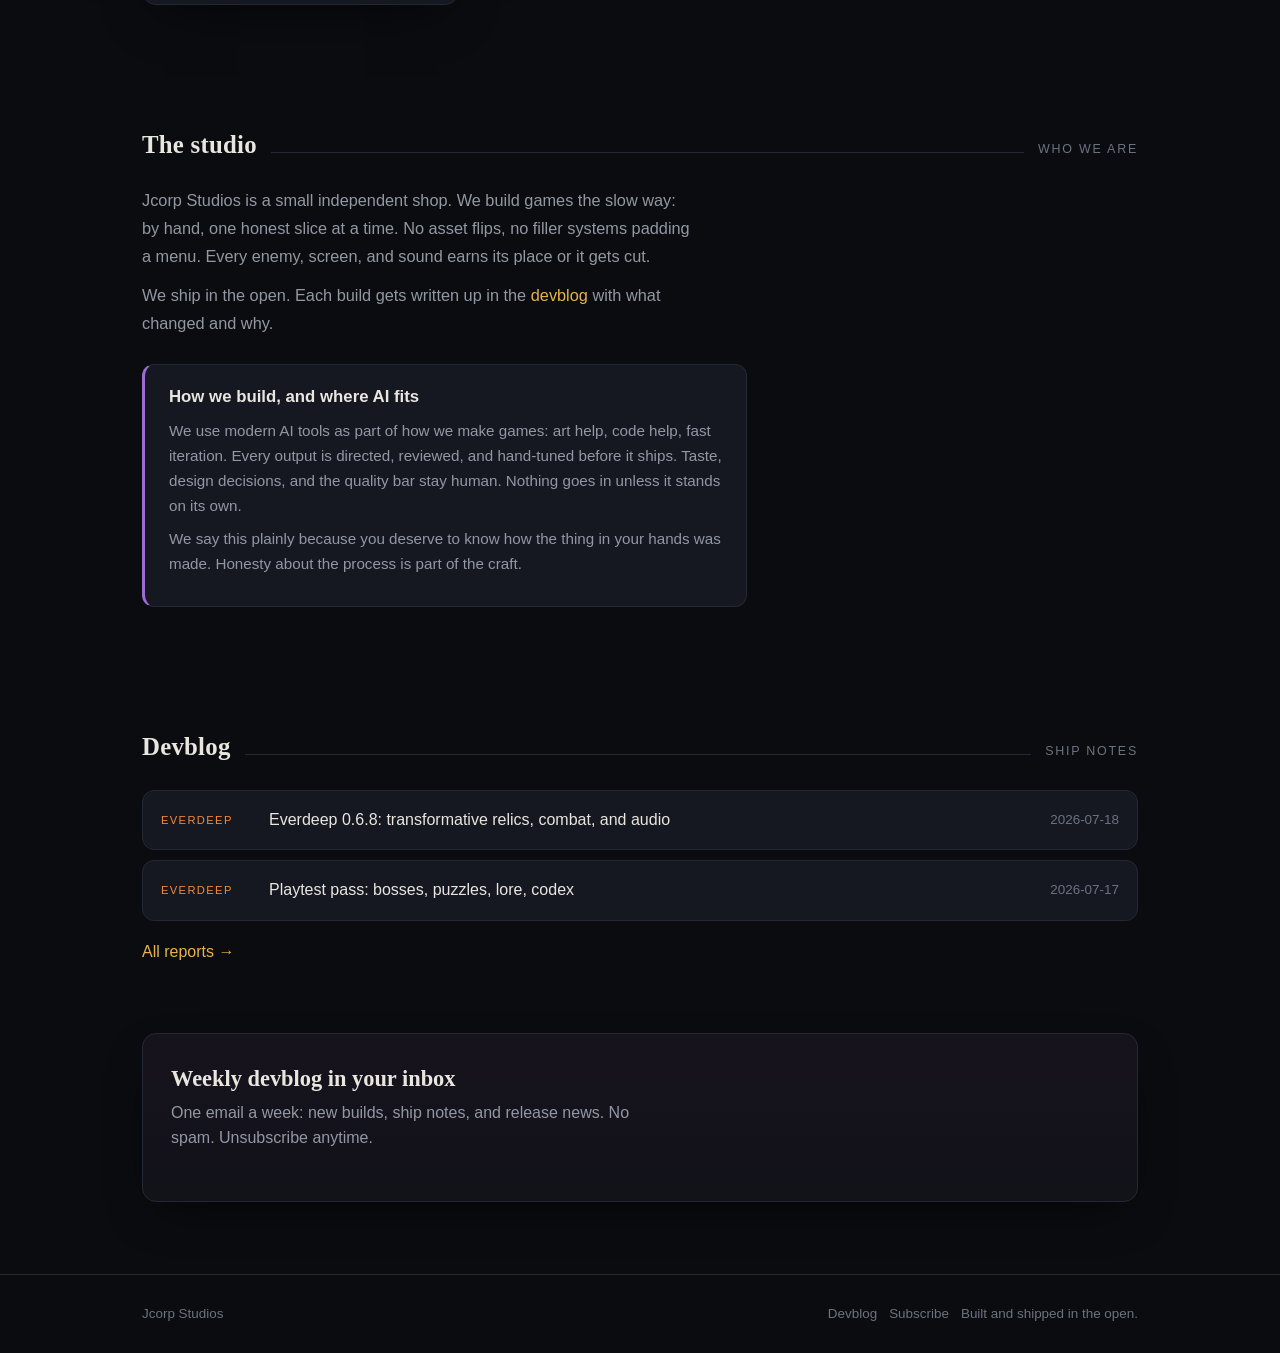
==== commit 9a206abb: "Audit studio copy for accuracy and clarity" ====
--- a/index.html
+++ b/index.html
@@ -22,8 +22,8 @@
   "email": "gary@leewyattcorp.com",
   "makesOffer": [
     {"@type": "VideoGame", "name": "Everdeep", "url": "https://jcorpstudios.com/games/everdeep/", "genre": "Roguelite", "gamePlatform": ["PC","Mobile"], "applicationCategory": "Game"},
-    {"@type": "VideoGame", "name": "Ninja Shuriken", "url": "https://jcorpstudios.com/games/ninja-shuriken/", "genre": "Arcade", "gamePlatform": ["Mobile","PC"], "applicationCategory": "Game"},
-    {"@type": "VideoGame", "name": "Pong", "url": "https://jcorpstudios.com/games/pong/", "genre": "Arcade", "gamePlatform": ["PC","macOS"], "applicationCategory": "Game"},
+    {"@type": "VideoGame", "name": "Ninja Shuriken", "url": "https://jcorpstudios.com/games/ninja-shuriken/", "genre": "Arcade", "gamePlatform": ["PC"], "applicationCategory": "Game"},
+    {"@type": "VideoGame", "name": "Pong", "url": "https://jcorpstudios.com/games/pong/", "genre": "Arcade", "gamePlatform": ["PC"], "applicationCategory": "Game"},
     {"@type": "VideoGame", "name": "Tetris", "url": "https://jcorpstudios.com/games/tetris/", "genre": "Puzzle", "gamePlatform": ["PC"], "applicationCategory": "Game"}
   ]
 }
@@ -79,11 +79,11 @@
       <div class="body">
         <span class="tag test">In playtest</span>
         <h3>Ninja Shuriken</h3>
-        <p>Tap to throw, chain the combo, chase the score. A tight one-thumb arcade game built for mobile, clean on Windows, Linux, and Mac.</p>
+        <p>Tap to throw, chain the combo, and chase the score in a one-thumb arcade game with desktop builds for Windows, Linux, and Mac.</p>
         <div class="meta">
           <span class="pill">Arcade</span>
           <span class="pill">Godot</span>
-          <span class="pill">Mobile</span>
+          <span class="pill">Windows · Linux · Mac</span>
         </div>
       </div>
     </article></a>
@@ -93,11 +93,11 @@
       <div class="body">
         <span class="tag dev">In development</span>
         <h3>Pong</h3>
-        <p>The arcade original, rebuilt with real game feel. Fast paddle duels, crisp physics, and modes that keep it interesting.</p>
+        <p>A two-player paddle game in development. Built around local matches and a ball that responds to where it hits the paddle.</p>
         <div class="meta">
           <span class="pill">Arcade</span>
-          <span class="pill">Godot</span>
-          <span class="pill">PC · Mac</span>
+          <span class="pill">Unity</span>
+          <span class="pill">PC</span>
         </div>
       </div>
     </article></a>
@@ -107,7 +107,7 @@
       <div class="body">
         <span class="tag test">In playtest</span>
         <h3>Tetris</h3>
-        <p>Falling blocks, sharpened. Smooth glide and lock, sharp pixels, and Korobeiniki as one clean looping track.</p>
+        <p>Falling blocks with clean pixel art, eased movement between cells, and a rebuilt Korobeiniki loop.</p>
         <div class="meta">
           <span class="pill">Puzzle</span>
           <span class="pill">Godot</span>
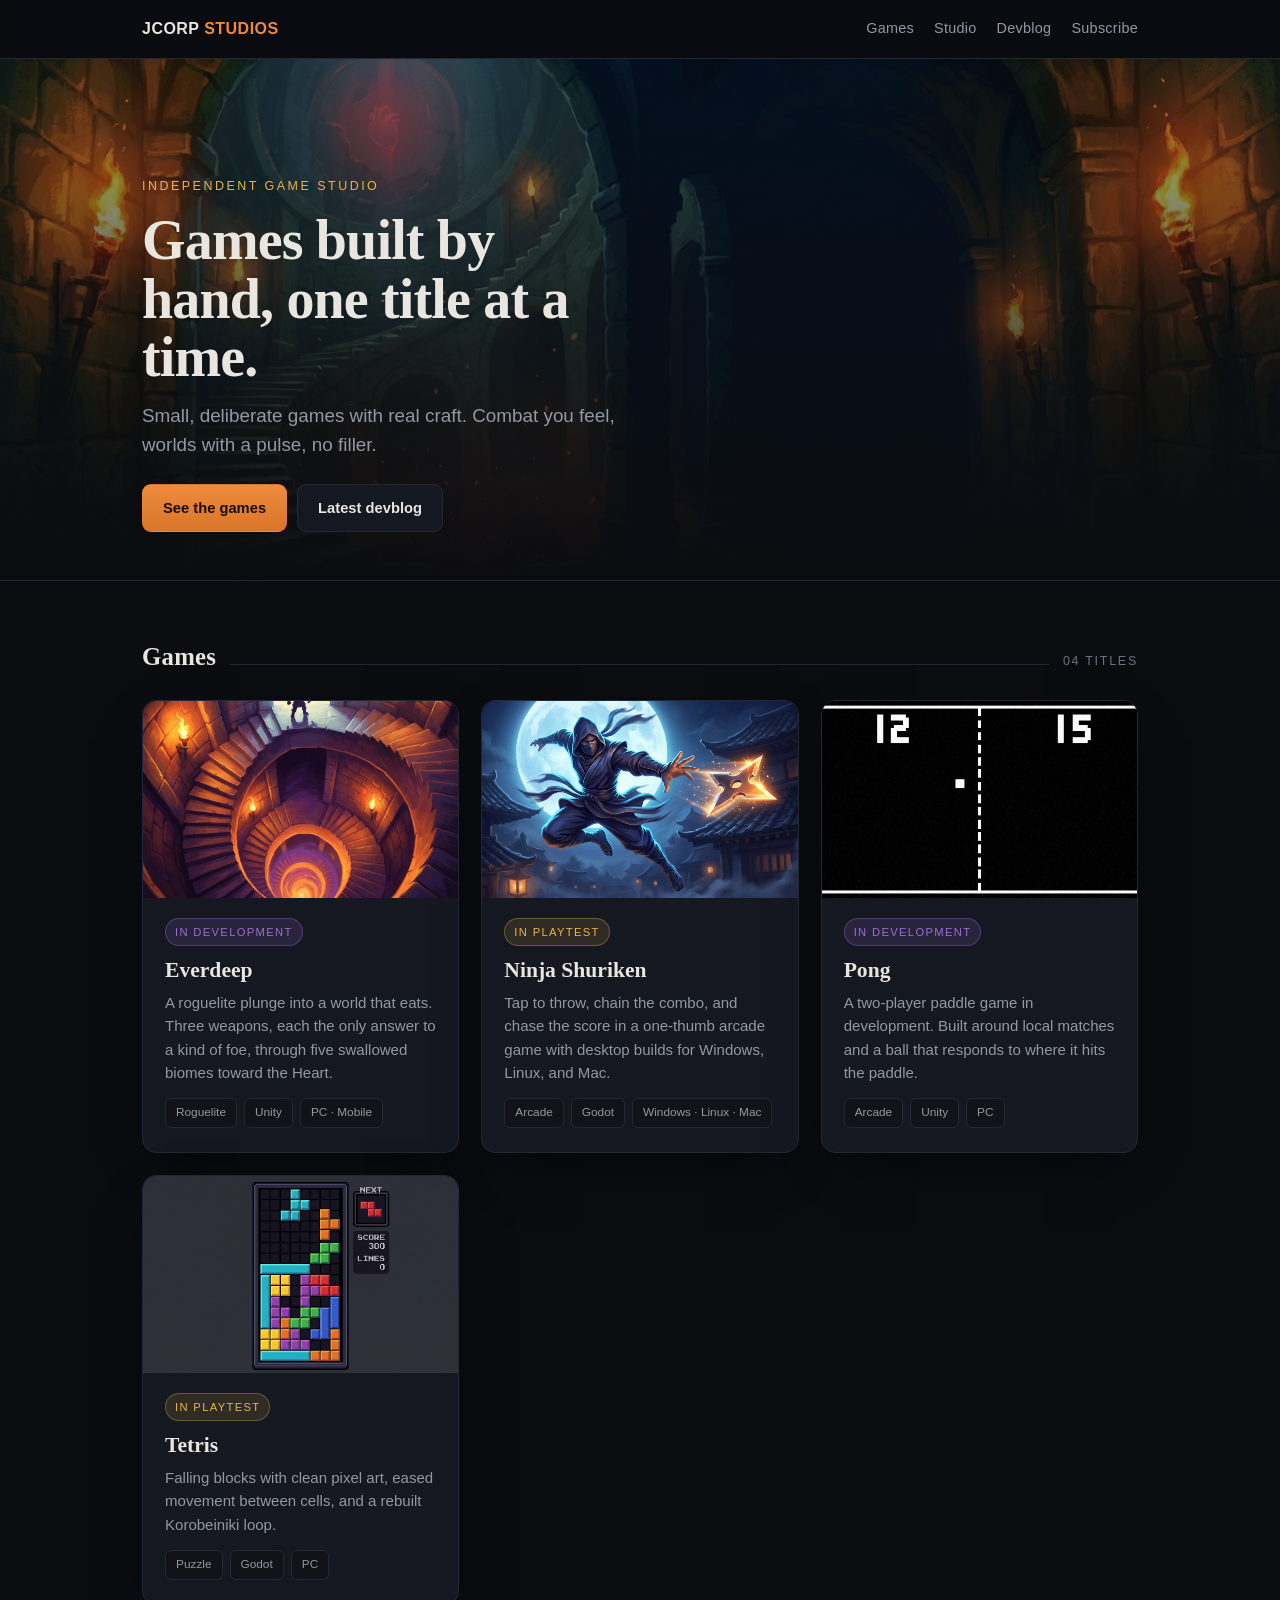
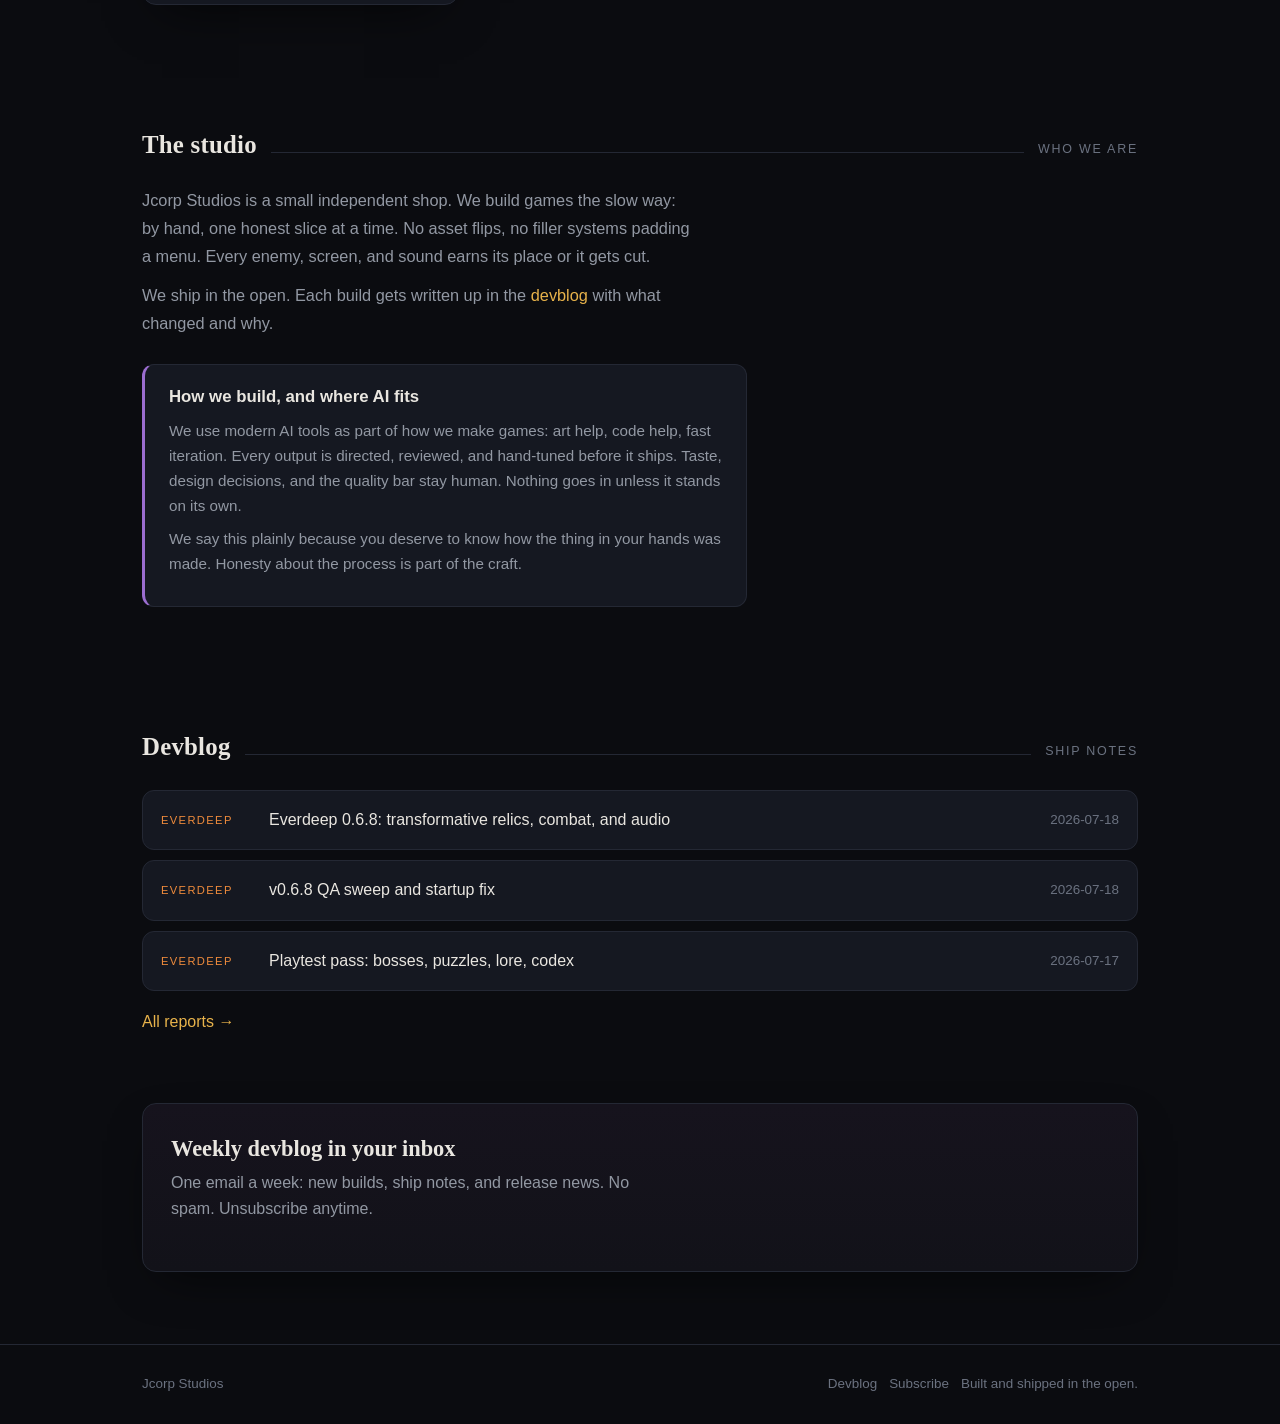
==== commit ead80c38: "publish report" ====
--- a/index.html
+++ b/index.html
@@ -137,6 +137,7 @@
   <div class="sec-h"><h2>Devblog</h2><span class="r"></span><span class="n">SHIP NOTES</span></div>
   <div class="log" id="loglist">
 <a class="row" href="reports/everdeep/2026-07-18-everdeep-0-6-8-transformative-relics-combat-and-audio/"><span class="proj">everdeep</span><span class="ti">Everdeep 0.6.8: transformative relics, combat, and audio</span><span class="dt">2026-07-18</span></a>
+<a class="row" href="reports/everdeep/2026-07-18-v0-6-8-qa-sweep-and-startup-fix/"><span class="proj">everdeep</span><span class="ti">v0.6.8 QA sweep and startup fix</span><span class="dt">2026-07-18</span></a>
 <a class="row" href="reports/everdeep/2026-07-17-playtest-pass-bosses-puzzles-lore-codex/"><span class="proj">everdeep</span><span class="ti">Playtest pass: bosses, puzzles, lore, codex</span><span class="dt">2026-07-17</span></a>
 </div>
   <p style="margin-top:18px"><a href="reports/">All reports &rarr;</a></p>
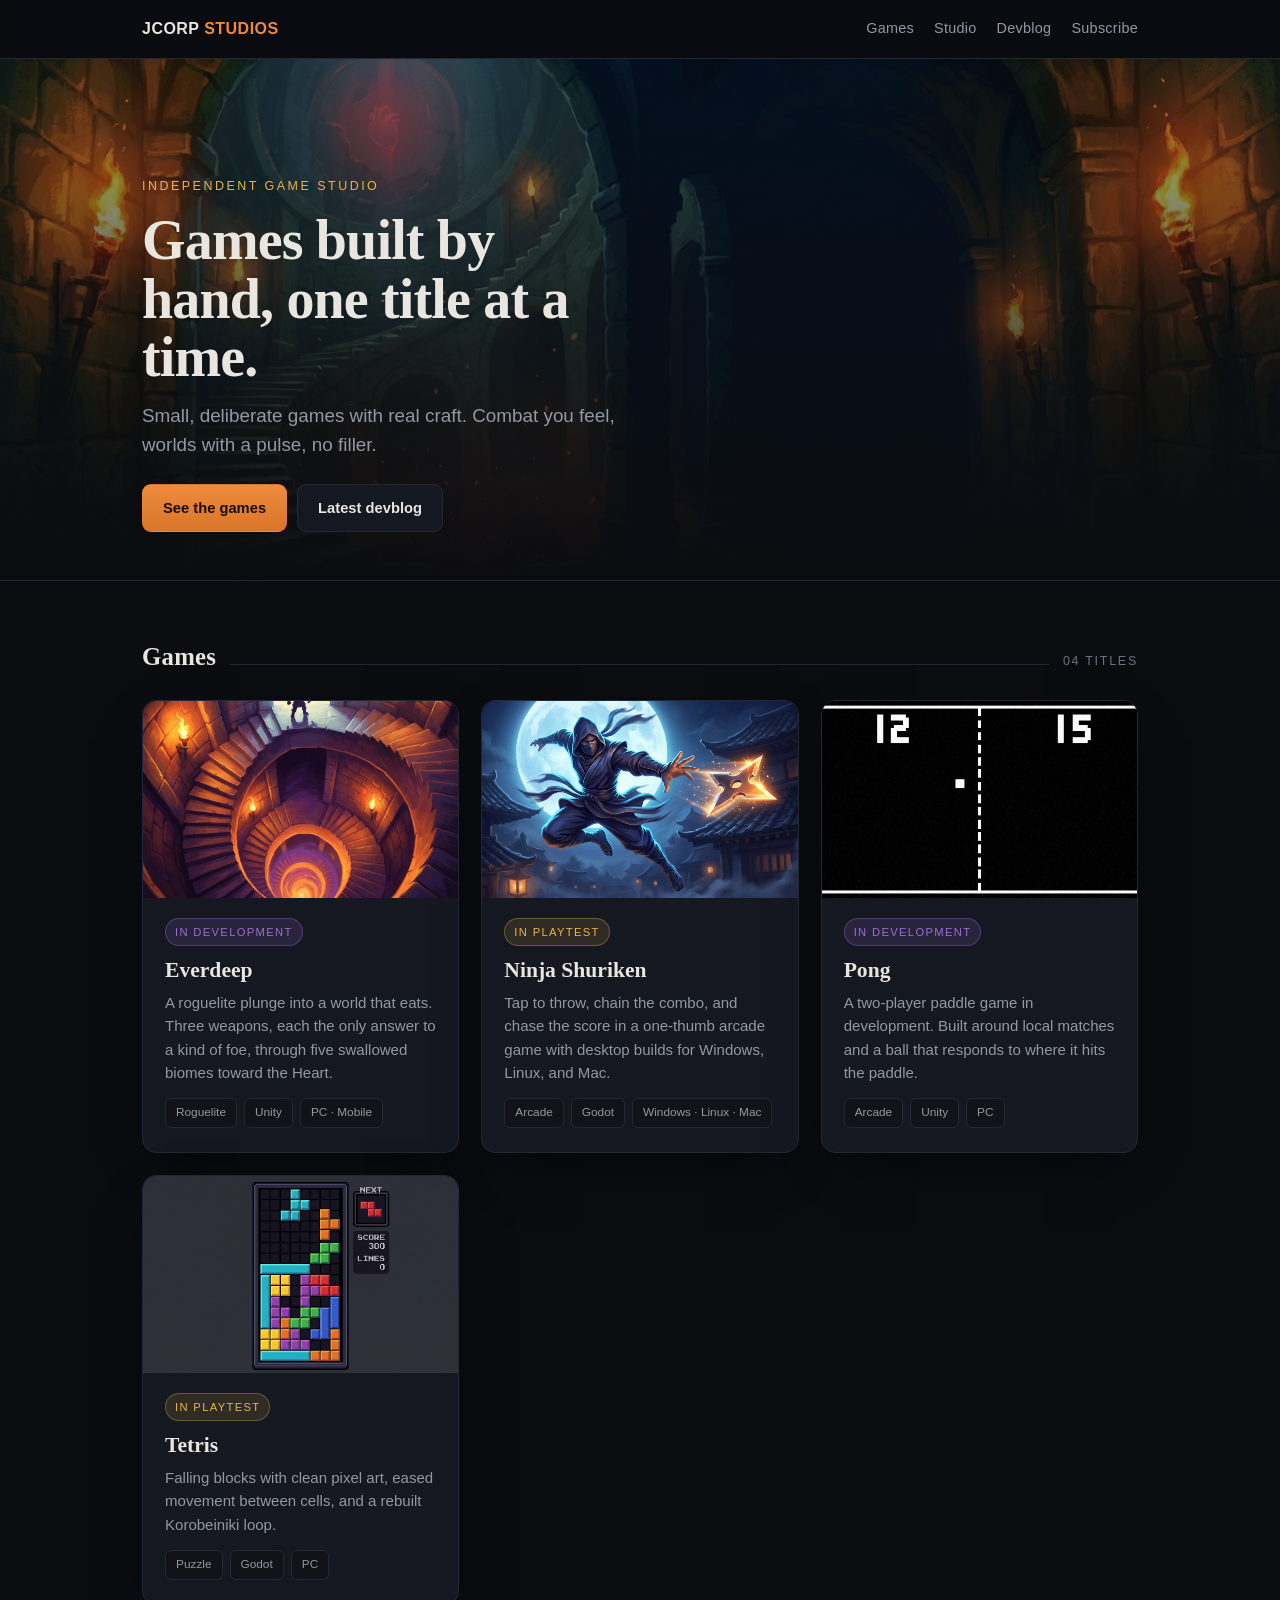
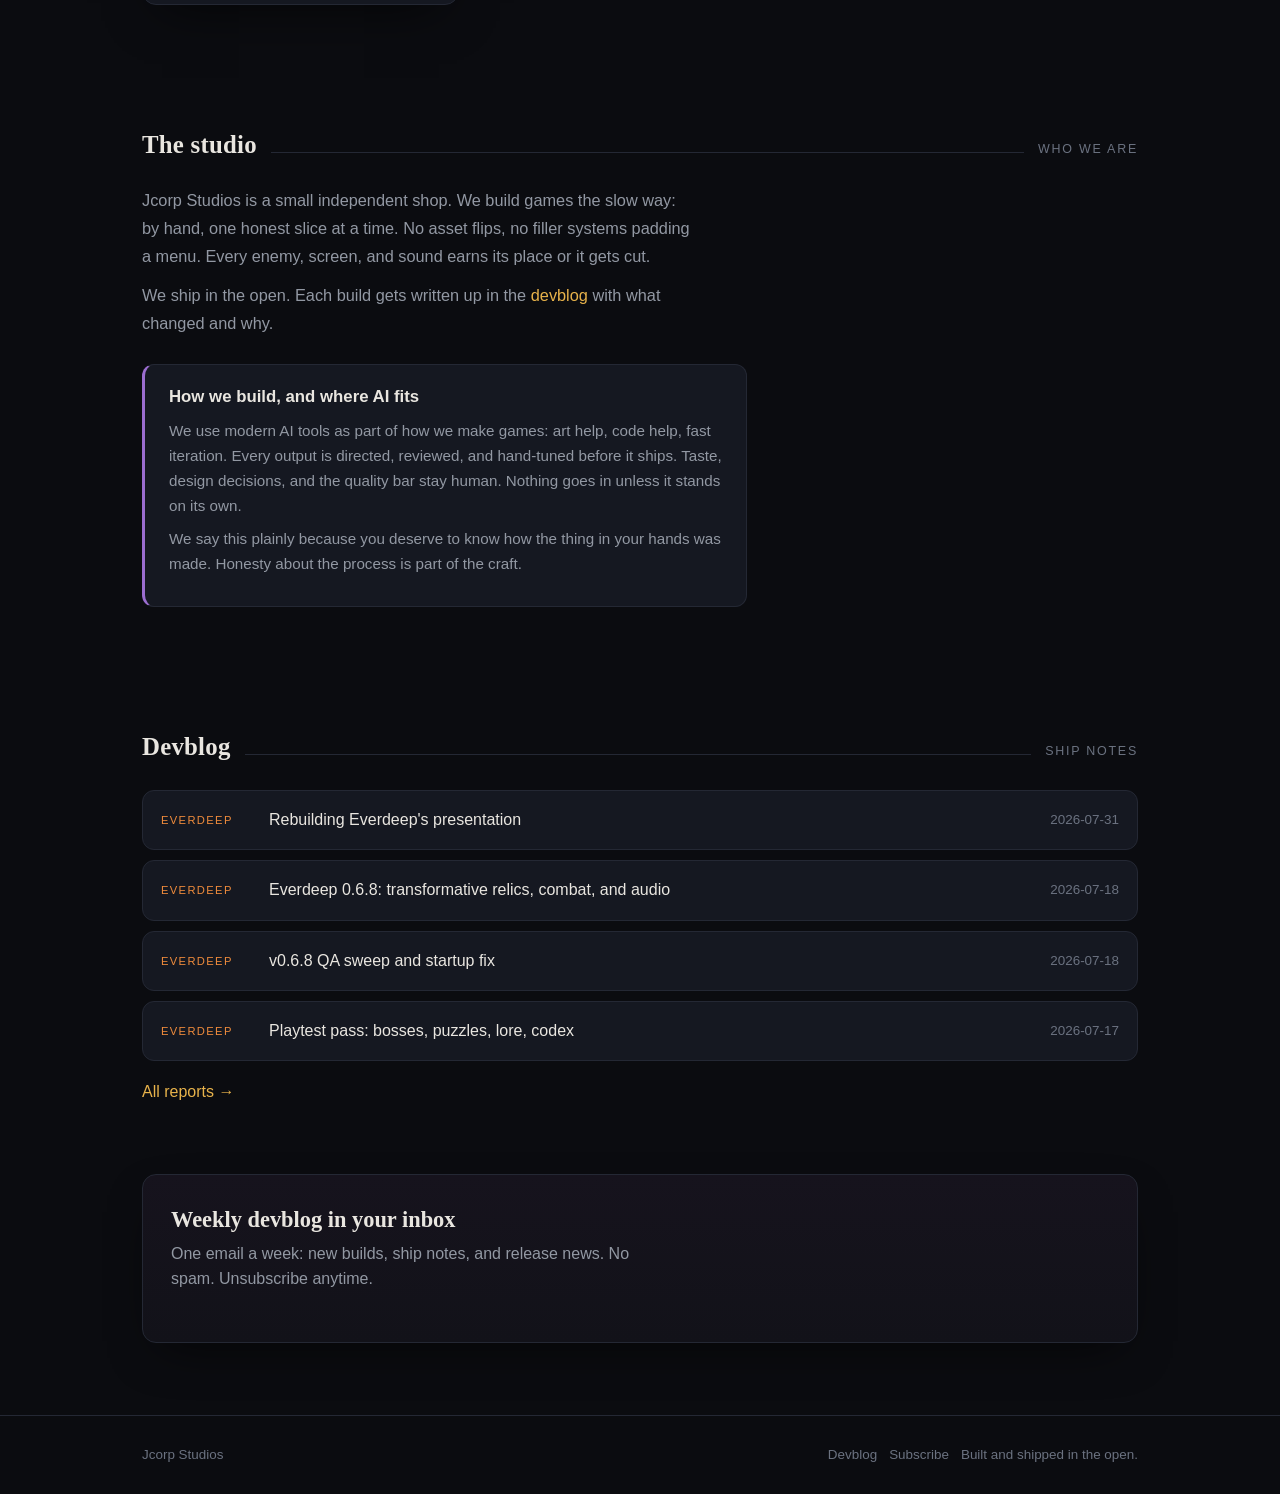
==== commit 1be46aaa: "publish Everdeep presentation devblog" ====
--- a/index.html
+++ b/index.html
@@ -136,6 +136,7 @@
 <section id="devblog">
   <div class="sec-h"><h2>Devblog</h2><span class="r"></span><span class="n">SHIP NOTES</span></div>
   <div class="log" id="loglist">
+<a class="row" href="reports/everdeep/2026-07-31-rebuilding-everdeeps-presentation/"><span class="proj">everdeep</span><span class="ti">Rebuilding Everdeep's presentation</span><span class="dt">2026-07-31</span></a>
 <a class="row" href="reports/everdeep/2026-07-18-everdeep-0-6-8-transformative-relics-combat-and-audio/"><span class="proj">everdeep</span><span class="ti">Everdeep 0.6.8: transformative relics, combat, and audio</span><span class="dt">2026-07-18</span></a>
 <a class="row" href="reports/everdeep/2026-07-18-v0-6-8-qa-sweep-and-startup-fix/"><span class="proj">everdeep</span><span class="ti">v0.6.8 QA sweep and startup fix</span><span class="dt">2026-07-18</span></a>
 <a class="row" href="reports/everdeep/2026-07-17-playtest-pass-bosses-puzzles-lore-codex/"><span class="proj">everdeep</span><span class="ti">Playtest pass: bosses, puzzles, lore, codex</span><span class="dt">2026-07-17</span></a>
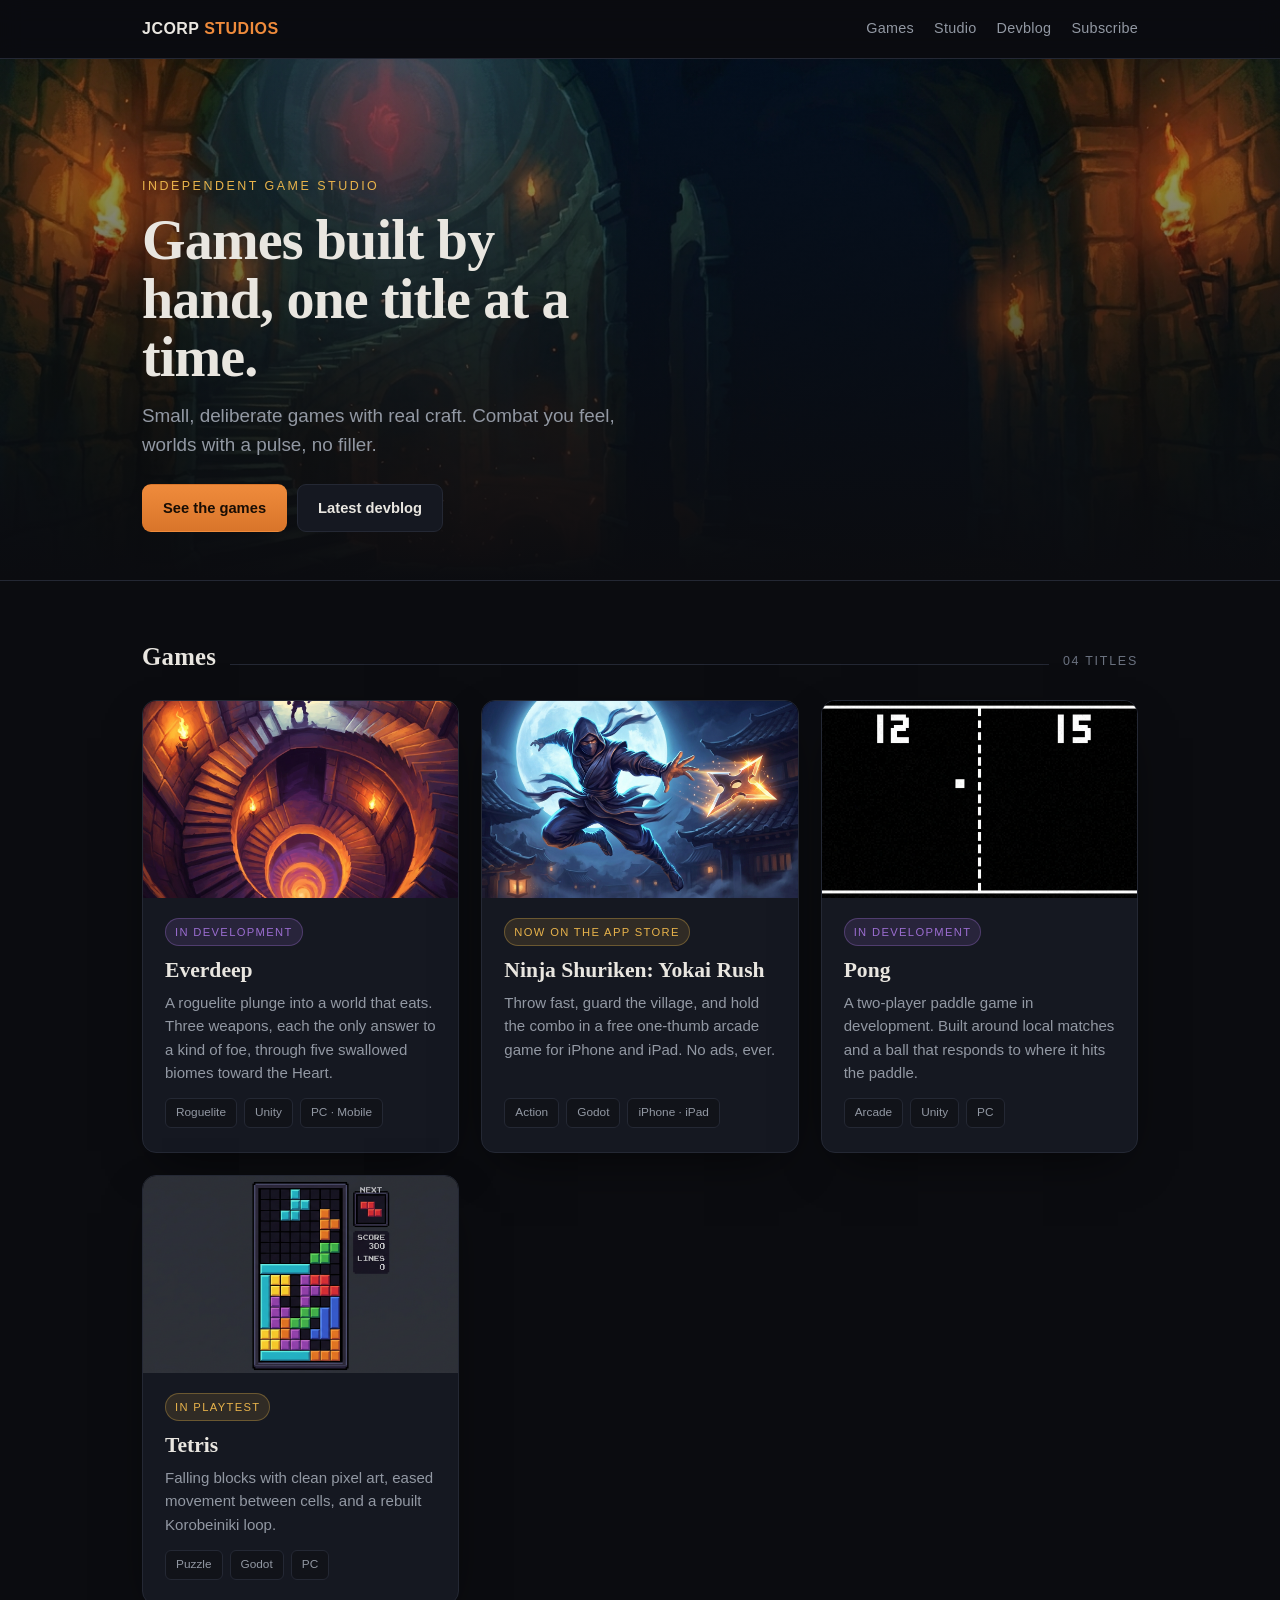
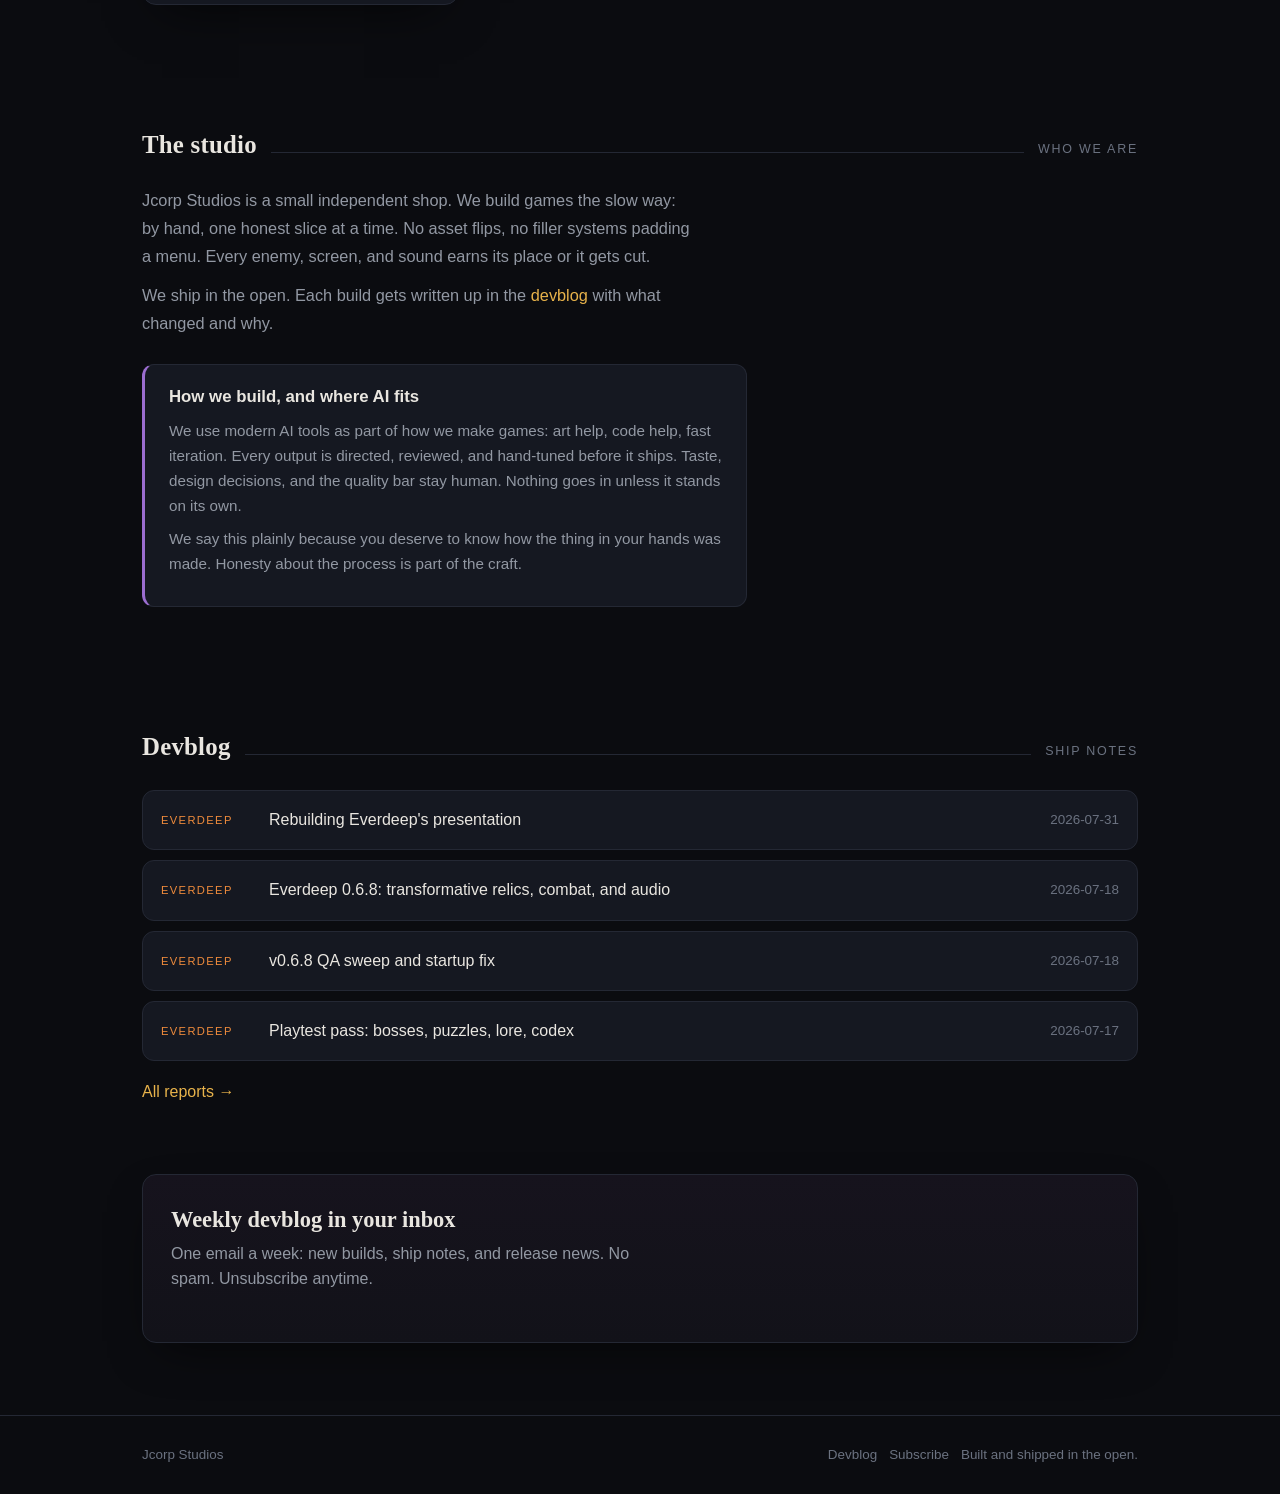
==== commit 7a95146e: "Publish Ninja Shuriken iOS launch" ====
--- a/index.html
+++ b/index.html
@@ -22,7 +22,7 @@
   "email": "gary@leewyattcorp.com",
   "makesOffer": [
     {"@type": "VideoGame", "name": "Everdeep", "url": "https://jcorpstudios.com/games/everdeep/", "genre": "Roguelite", "gamePlatform": ["PC","Mobile"], "applicationCategory": "Game"},
-    {"@type": "VideoGame", "name": "Ninja Shuriken", "url": "https://jcorpstudios.com/games/ninja-shuriken/", "genre": "Arcade", "gamePlatform": ["PC"], "applicationCategory": "Game"},
+    {"@type": "VideoGame", "name": "Ninja Shuriken: Yokai Rush", "url": "https://jcorpstudios.com/games/ninja-shuriken/", "genre": "Action", "gamePlatform": ["iOS"], "applicationCategory": "Game", "downloadUrl": "https://apps.apple.com/us/app/ninja-shuriken-yokai-rush/id6796070513"},
     {"@type": "VideoGame", "name": "Pong", "url": "https://jcorpstudios.com/games/pong/", "genre": "Arcade", "gamePlatform": ["PC"], "applicationCategory": "Game"},
     {"@type": "VideoGame", "name": "Tetris", "url": "https://jcorpstudios.com/games/tetris/", "genre": "Puzzle", "gamePlatform": ["PC"], "applicationCategory": "Game"}
   ]
@@ -77,13 +77,13 @@
     <a class="card-link" href="games/ninja-shuriken/"><article class="game">
       <div class="art key" style="background-image:url('assets/ninja-key.png')"></div>
       <div class="body">
-        <span class="tag test">In playtest</span>
-        <h3>Ninja Shuriken</h3>
-        <p>Tap to throw, chain the combo, and chase the score in a one-thumb arcade game with desktop builds for Windows, Linux, and Mac.</p>
+        <span class="tag test">Now on the App Store</span>
+        <h3>Ninja Shuriken: Yokai Rush</h3>
+        <p>Throw fast, guard the village, and hold the combo in a free one-thumb arcade game for iPhone and iPad. No ads, ever.</p>
         <div class="meta">
-          <span class="pill">Arcade</span>
+          <span class="pill">Action</span>
           <span class="pill">Godot</span>
-          <span class="pill">Windows · Linux · Mac</span>
+          <span class="pill">iPhone · iPad</span>
         </div>
       </div>
     </article></a>
